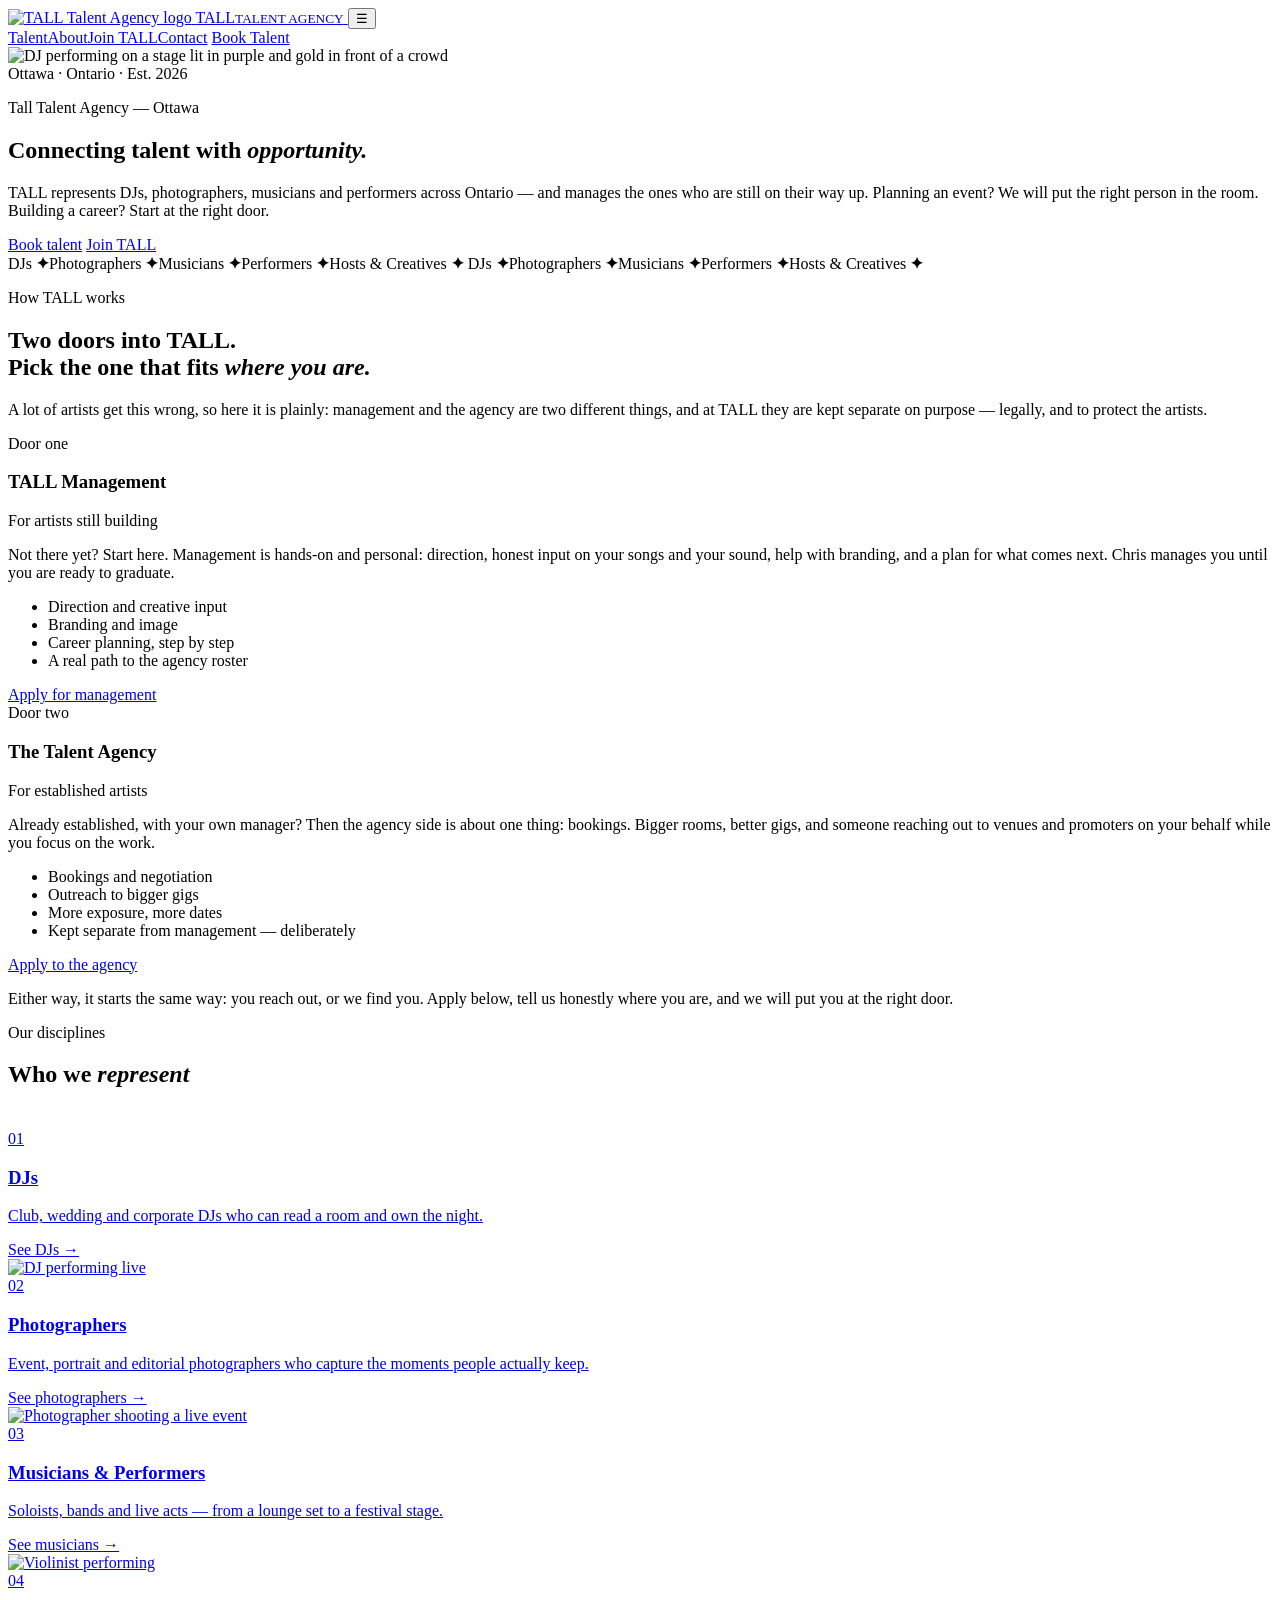
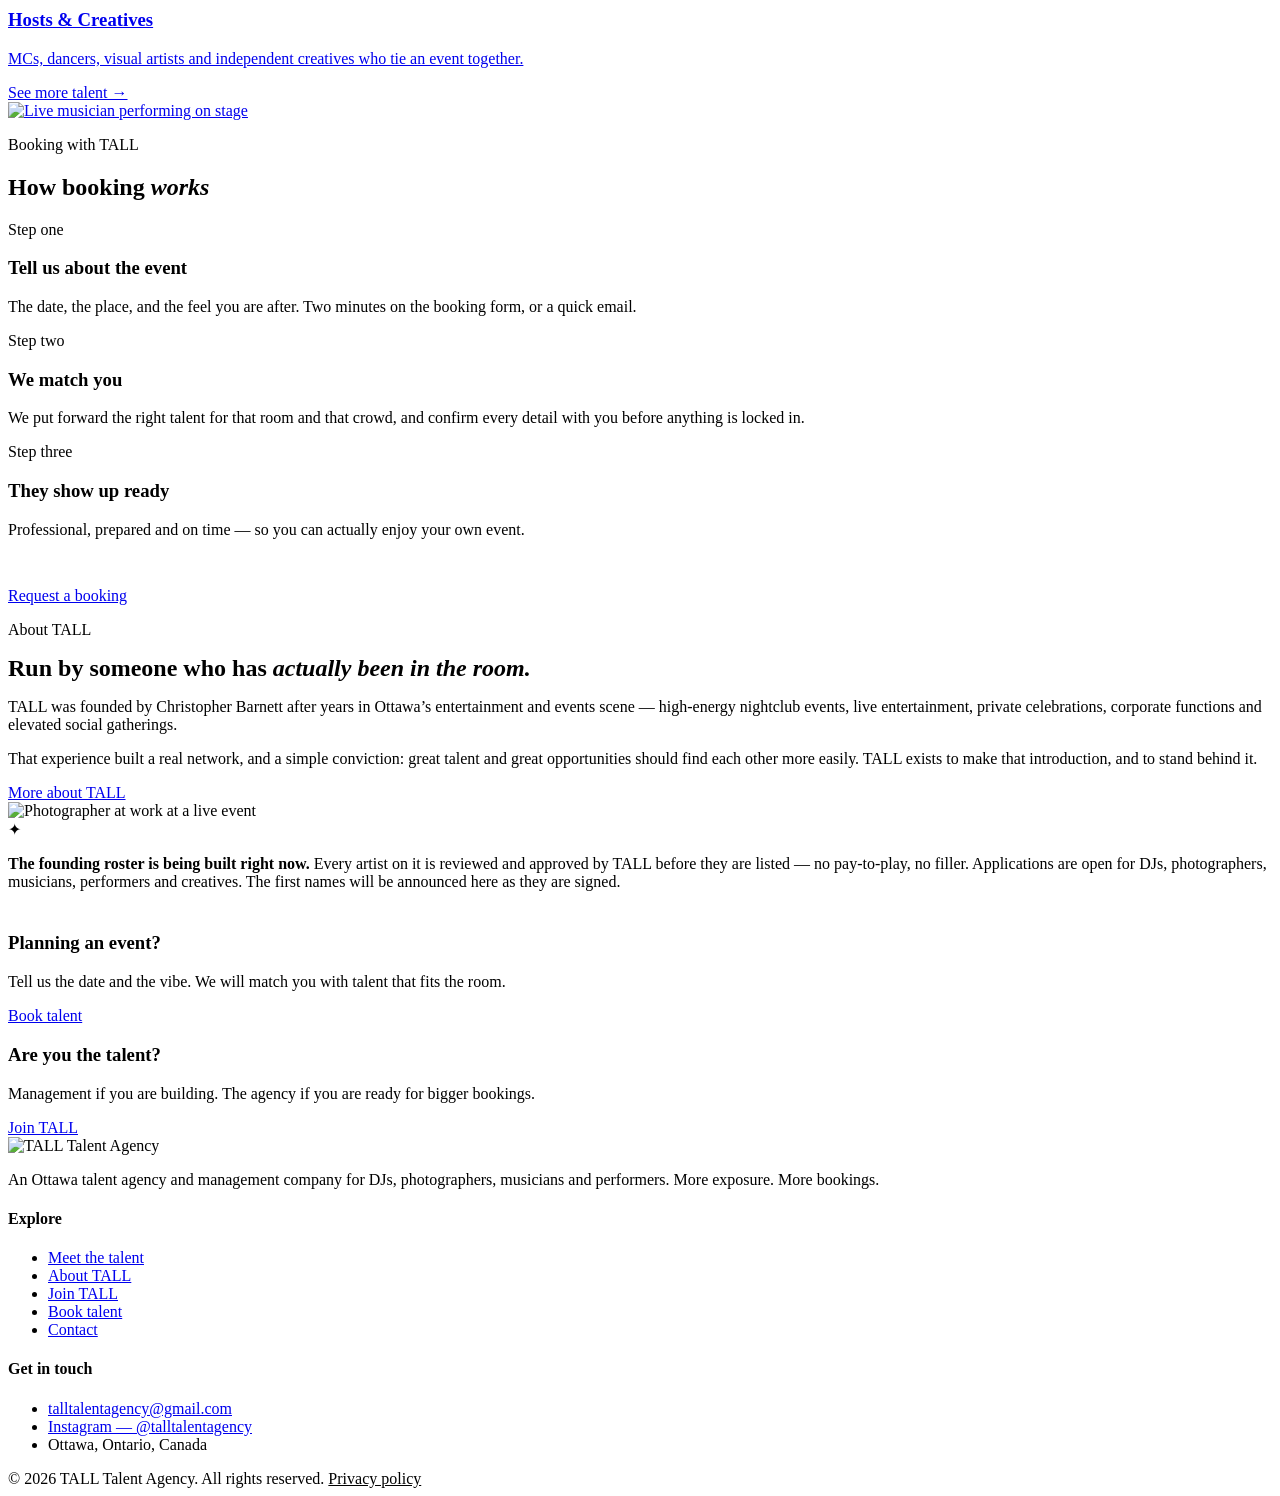
==== index.html @ 9fffb8b4 "Initial commit — TALL Talent Agency rebuilt site" ====
<!DOCTYPE html>
<html lang="en-CA">
<head>
<meta charset="utf-8">
<meta name="viewport" content="width=device-width, initial-scale=1">
<title>TALL Talent Agency — Ottawa Talent Agency &amp; Management</title>
<meta name="description" content="Ottawa talent agency and management company for DJs, photographers, musicians and performers. Book talent for your event, or apply for management and representation.">
<meta property="og:type" content="website">
<meta property="og:title" content="TALL Talent Agency — Ottawa Talent Agency &amp; Management">
<meta property="og:description" content="Ottawa talent agency and management company for DJs, photographers, musicians and performers. Book talent for your event, or apply for management and representation.">
<meta property="og:image" content="assets/hero-dj.jpg">
<link rel="icon" href="assets/logo-icon.png" type="image/png">
<link rel="preconnect" href="https://fonts.googleapis.com">
<link rel="preconnect" href="https://fonts.gstatic.com" crossorigin>
<link href="https://fonts.googleapis.com/css2?family=Cormorant+Garamond:ital,wght@0,400;0,500;0,600;1,500;1,600&family=Manrope:wght@400;500;600;700;800&display=swap" rel="stylesheet">
<link rel="stylesheet" href="assets/styles.css">
<style>#lovable-badge{display:none!important}</style>
</head>
<body>
<header>
  <div class="wrap hbar">
    <a class="brand" href="index.html" aria-label="TALL Talent Agency — home">
      <img src="assets/logo-icon.png" alt="TALL Talent Agency logo">
      <span class="bt">TALL<small>TALENT AGENCY</small></span>
    </a>
    <button class="burger" id="burger" aria-label="Open menu" aria-expanded="false" aria-controls="mainnav">&#9776;</button>
    <nav class="main" id="mainnav" aria-label="Main">
      <a href="talent.html">Talent</a><a href="about.html">About</a><a href="join.html">Join TALL</a><a href="contact.html">Contact</a>
      <a class="cta" href="book.html">Book Talent</a>
    </nav>
  </div>
</header>
<main>

<section class="hero" style="padding-top:0">
  <div class="bg"><img src="assets/hero-dj.jpg" alt="DJ performing on a stage lit in purple and gold in front of a crowd" fetchpriority="high"></div>
  <div class="side">Ottawa &middot; Ontario &middot; Est. 2026</div>
  <div class="inner">
    <p class="label">Tall Talent Agency — Ottawa</p>
    <h1>Connecting talent with <em class="gold">opportunity.</em></h1>
    <p class="sub">TALL represents DJs, photographers, musicians and performers across Ontario — and manages the ones who are still on their way up. Planning an event? We will put the right person in the room. Building a career? Start at the right door.</p>
    <div class="cta-row">
      <a class="btn solid" href="book.html"><span>Book talent</span></a>
      <a class="btn" href="join.html"><span>Join TALL</span></a>
    </div>
  </div>
</section>
<div class="marquee" aria-hidden="true"><div class="track">
  <span>DJs <b>✦</b></span><span>Photographers <b>✦</b></span><span>Musicians <b>✦</b></span><span>Performers <b>✦</b></span><span>Hosts &amp; Creatives <b>✦</b></span>
  <span>DJs <b>✦</b></span><span>Photographers <b>✦</b></span><span>Musicians <b>✦</b></span><span>Performers <b>✦</b></span><span>Hosts &amp; Creatives <b>✦</b></span>
</div></div>

<section class="doors">
  <div class="wrap">
    <p class="label reveal">How TALL works</p>
    <h2 class="reveal">Two doors into TALL.<br>Pick the one that fits <em class="gold">where you are.</em></h2>
    <p class="lead reveal" style="margin-top:1.2rem">A lot of artists get this wrong, so here it is plainly: management and the agency are two different things, and at TALL they are kept separate on purpose — legally, and to protect the artists.</p>
    <div class="door-grid reveal">
      <div class="door">
        <div class="no">Door one</div>
        <h3>TALL Management</h3>
        <div class="who">For artists still building</div>
        <p>Not there yet? Start here. Management is hands-on and personal: direction, honest input on your songs and your sound, help with branding, and a plan for what comes next. Chris manages you until you are ready to graduate.</p>
        <ul>
          <li>Direction and creative input</li>
          <li>Branding and image</li>
          <li>Career planning, step by step</li>
          <li>A real path to the agency roster</li>
        </ul>
        <a class="btn" href="join.html?path=Management"><span>Apply for management</span></a>
      </div>
      <div class="door">
        <div class="no">Door two</div>
        <h3>The Talent Agency</h3>
        <div class="who">For established artists</div>
        <p>Already established, with your own manager? Then the agency side is about one thing: bookings. Bigger rooms, better gigs, and someone reaching out to venues and promoters on your behalf while you focus on the work.</p>
        <ul>
          <li>Bookings and negotiation</li>
          <li>Outreach to bigger gigs</li>
          <li>More exposure, more dates</li>
          <li>Kept separate from management — deliberately</li>
        </ul>
        <a class="btn" href="join.html?path=Agency"><span>Apply to the agency</span></a>
      </div>
    </div>
    <p class="door-note reveal">Either way, it starts the same way: you reach out, or we find you. Apply below, tell us honestly where you are, and we will put you at the right door.</p>
  </div>
</section>

<section>
  <div class="wrap">
    <p class="label reveal">Our disciplines</p>
    <h2 class="reveal">Who we <em class="gold">represent</em></h2>
    <div style="margin-top:2.6rem">
      <a class="disc-row reveal" href="talent.html#djs">
        <div class="num">01</div>
        <div><h3>DJs</h3><p>Club, wedding and corporate DJs who can read a room and own the night.</p><span class="go">See DJs &rarr;</span></div>
        <div class="ph"><img src="assets/dj-rap.jpg" alt="DJ performing live" loading="lazy"></div>
      </a>
      <a class="disc-row reveal" href="talent.html#photographers">
        <div class="num">02</div>
        <div><h3>Photographers</h3><p>Event, portrait and editorial photographers who capture the moments people actually keep.</p><span class="go">See photographers &rarr;</span></div>
        <div class="ph"><img src="assets/photographer-festival.jpg" alt="Photographer shooting a live event" loading="lazy"></div>
      </a>
      <a class="disc-row reveal" href="talent.html#musicians">
        <div class="num">03</div>
        <div><h3>Musicians &amp; Performers</h3><p>Soloists, bands and live acts — from a lounge set to a festival stage.</p><span class="go">See musicians &rarr;</span></div>
        <div class="ph"><img src="assets/violinist.jpg" alt="Violinist performing" loading="lazy"></div>
      </a>
      <a class="disc-row reveal" href="talent.html#more">
        <div class="num">04</div>
        <div><h3>Hosts &amp; Creatives</h3><p>MCs, dancers, visual artists and independent creatives who tie an event together.</p><span class="go">See more talent &rarr;</span></div>
        <div class="ph"><img src="assets/musician.jpg" alt="Live musician performing on stage" loading="lazy"></div>
      </a>
    </div>
  </div>
</section>

<section style="background:var(--ink2);border-top:1px solid var(--line-soft);border-bottom:1px solid var(--line-soft)">
  <div class="wrap">
    <p class="label reveal">Booking with TALL</p>
    <h2 class="reveal">How booking <em class="gold">works</em></h2>
    <div class="steps">
      <div class="step reveal"><div class="n">Step one</div><h3>Tell us about the event</h3><p>The date, the place, and the feel you are after. Two minutes on the booking form, or a quick email.</p></div>
      <div class="step reveal"><div class="n">Step two</div><h3>We match you</h3><p>We put forward the right talent for that room and that crowd, and confirm every detail with you before anything is locked in.</p></div>
      <div class="step reveal"><div class="n">Step three</div><h3>They show up ready</h3><p>Professional, prepared and on time — so you can actually enjoy your own event.</p></div>
    </div>
    <div style="margin-top:3rem" class="reveal"><a class="btn solid" href="book.html"><span>Request a booking</span></a></div>
  </div>
</section>

<section>
  <div class="wrap split">
    <div class="reveal">
      <p class="label">About TALL</p>
      <h2 style="margin:.8rem 0 .4rem">Run by someone who has <em class="gold">actually been in the room.</em></h2>
      <p>TALL was founded by Christopher Barnett after years in Ottawa&rsquo;s entertainment and events scene — high-energy nightclub events, live entertainment, private celebrations, corporate functions and elevated social gatherings.</p>
      <p>That experience built a real network, and a simple conviction: great talent and great opportunities should find each other more easily. TALL exists to make that introduction, and to stand behind it.</p>
      <a class="btn" href="about.html"><span>More about TALL</span></a>
    </div>
    <div class="ph reveal"><img src="assets/photographer.jpg" alt="Photographer at work at a live event" loading="lazy"></div>
  </div>
</section>

<section style="padding-top:0">
  <div class="wrap">
    <div class="notice reveal">
      <div class="star">✦</div>
      <p><strong>The founding roster is being built right now.</strong> Every artist on it is reviewed and approved by TALL before they are listed — no pay-to-play, no filler. Applications are open for DJs, photographers, musicians, performers and creatives. The first names will be announced here as they are signed.</p>
    </div>
    <div class="ctaband reveal" style="margin-top:2.6rem">
      <div>
        <h3>Planning an event?</h3>
        <p>Tell us the date and the vibe. We will match you with talent that fits the room.</p>
        <a class="btn solid" href="book.html"><span>Book talent</span></a>
      </div>
      <div>
        <h3>Are you the talent?</h3>
        <p>Management if you are building. The agency if you are ready for bigger bookings.</p>
        <a class="btn" href="join.html"><span>Join TALL</span></a>
      </div>
    </div>
  </div>
</section>

</main>
<footer>
  <div class="wrap">
    <div class="fgrid2">
      <div>
        <img class="flogo" src="assets/logo-main.png" alt="TALL Talent Agency">
        <p>An Ottawa talent agency and management company for DJs, photographers, musicians and performers. More exposure. More bookings.</p>
      </div>
      <div>
        <h4>Explore</h4>
        <ul>
          <li><a href="talent.html">Meet the talent</a></li>
          <li><a href="about.html">About TALL</a></li>
          <li><a href="join.html">Join TALL</a></li>
          <li><a href="book.html">Book talent</a></li>
          <li><a href="contact.html">Contact</a></li>
        </ul>
      </div>
      <div>
        <h4>Get in touch</h4>
        <ul>
          <li><a href="mailto:talltalentagency@gmail.com">talltalentagency@gmail.com</a></li>
          <li><a href="https://www.instagram.com/talltalentagency" target="_blank" rel="noopener">Instagram — @talltalentagency</a></li>
          <li>Ottawa, Ontario, Canada</li>
        </ul>
      </div>
    </div>
    <div class="fbot">
      <span>&copy; <span id="yr">2026</span> TALL Talent Agency. All rights reserved.</span>
      <span><a href="privacy.html" style="color:inherit">Privacy policy</a></span>
    </div>
  </div>
</footer>
<script src="assets/site.js"></script>
</body>
</html>
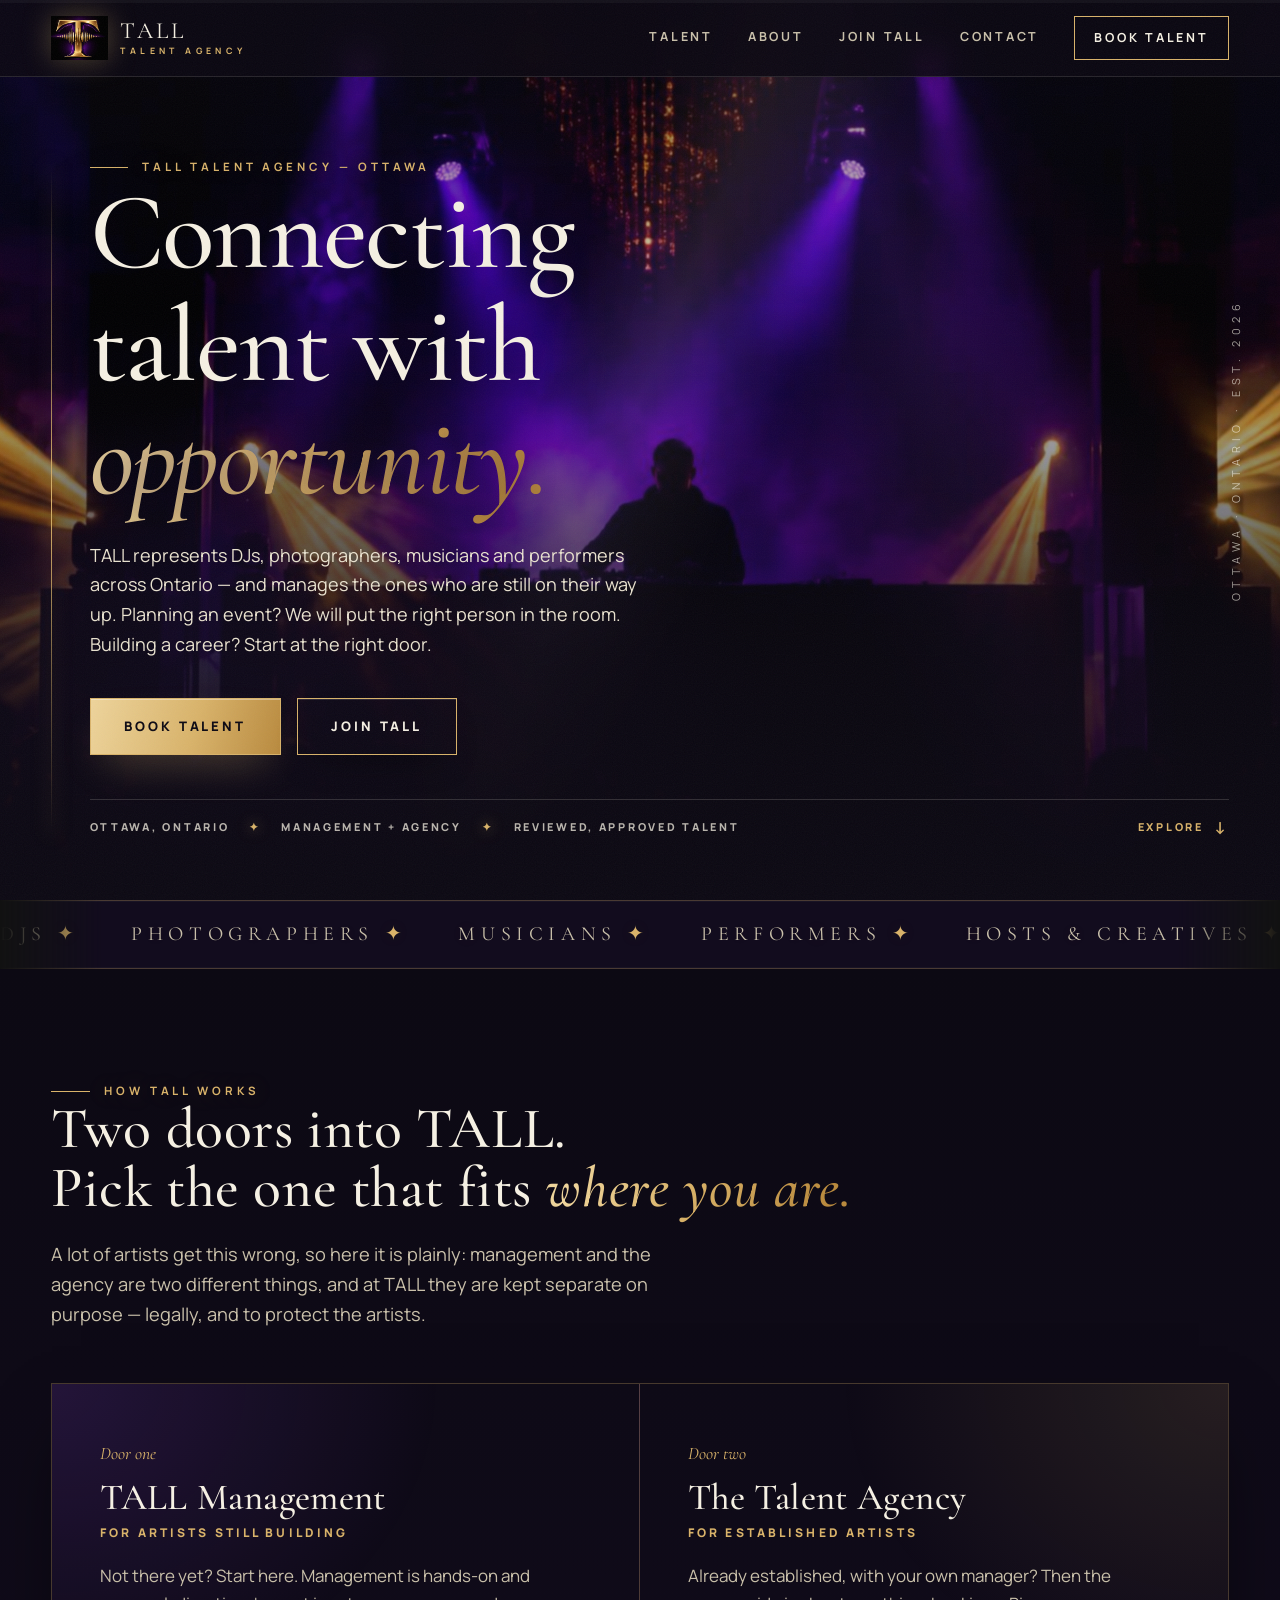
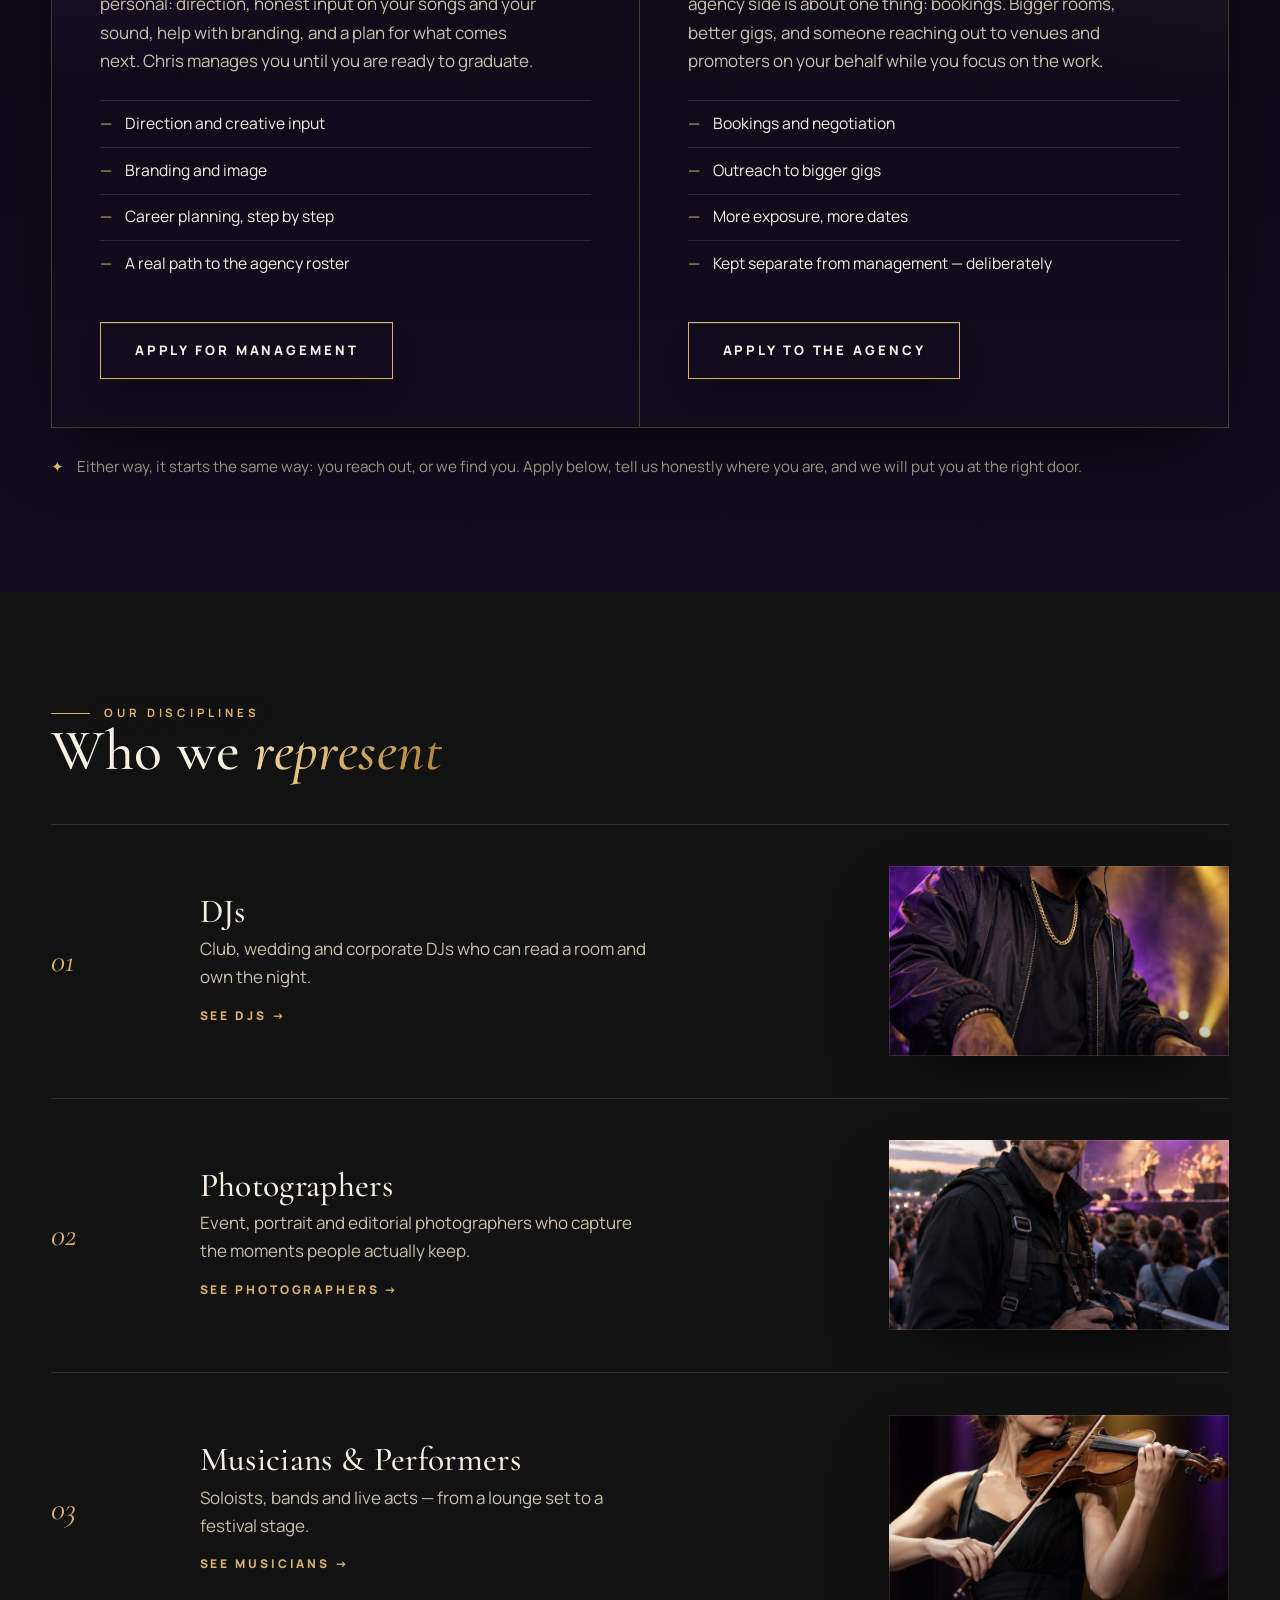
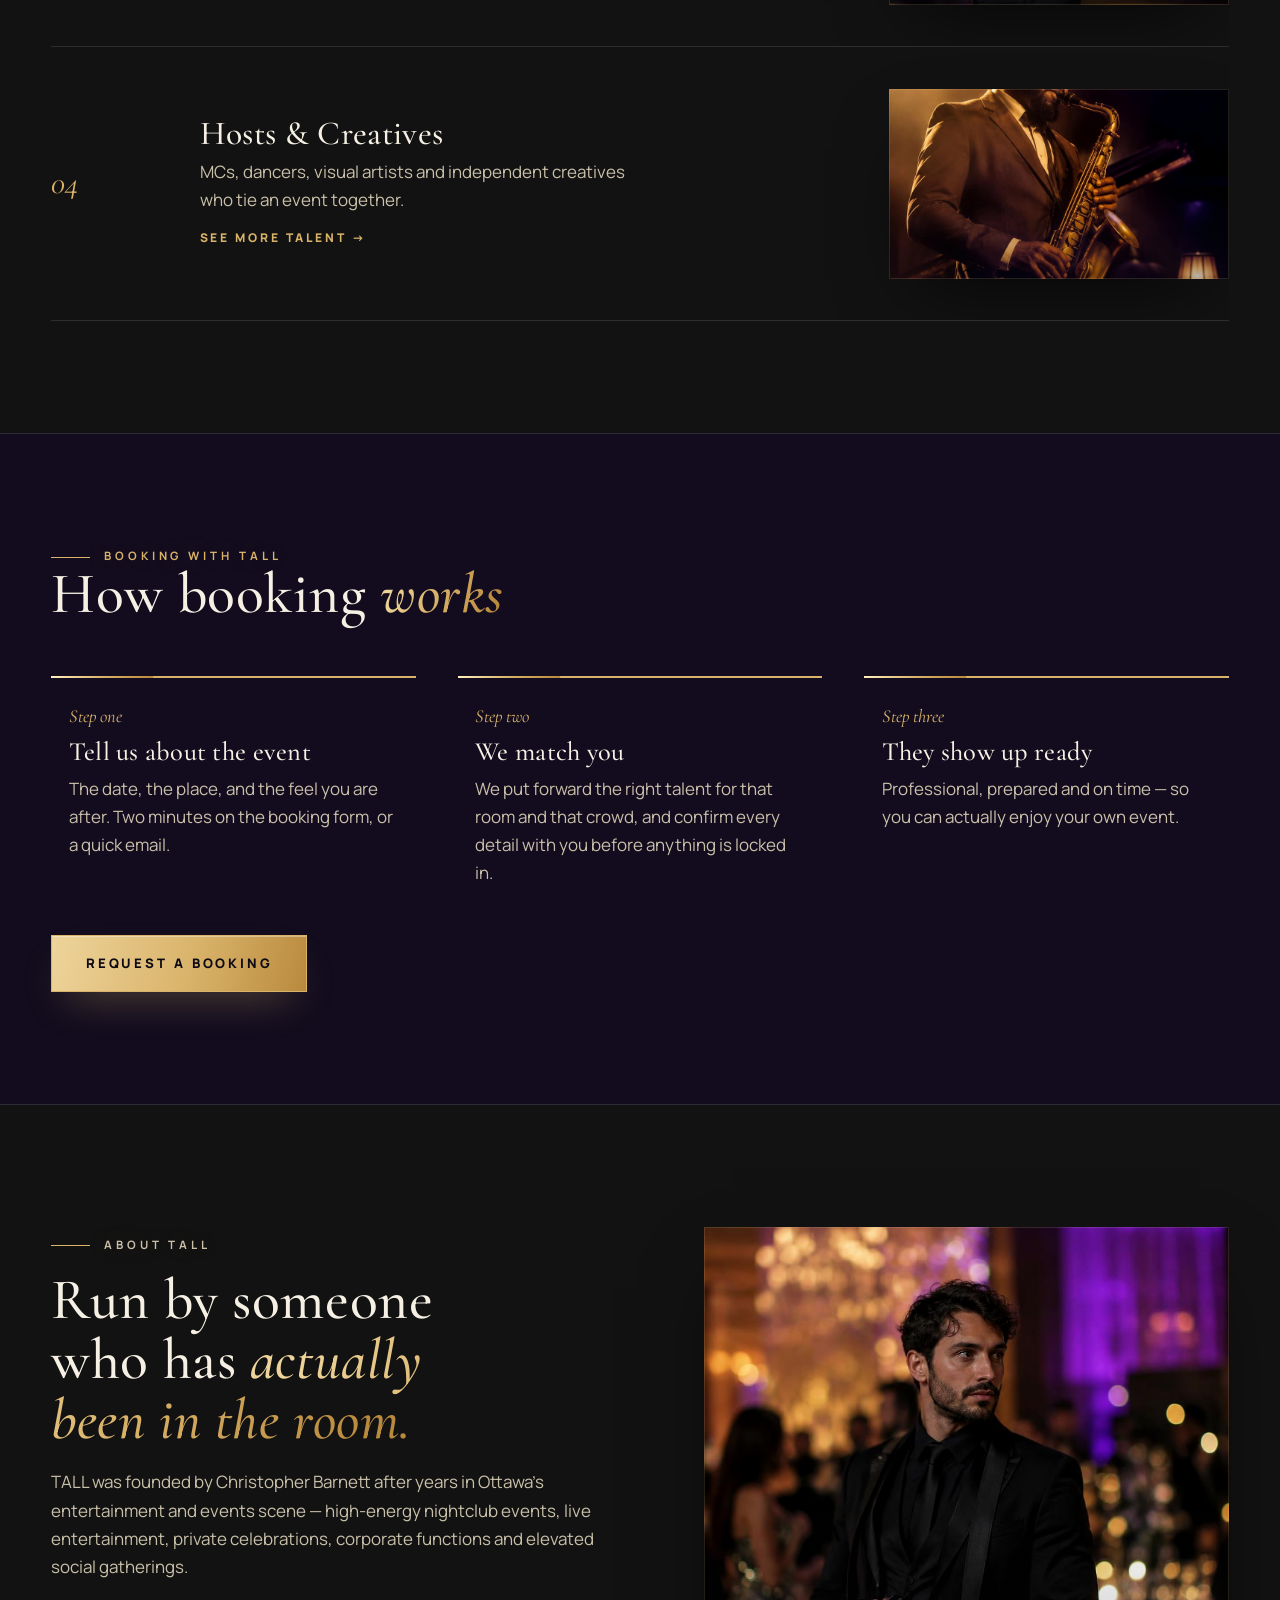
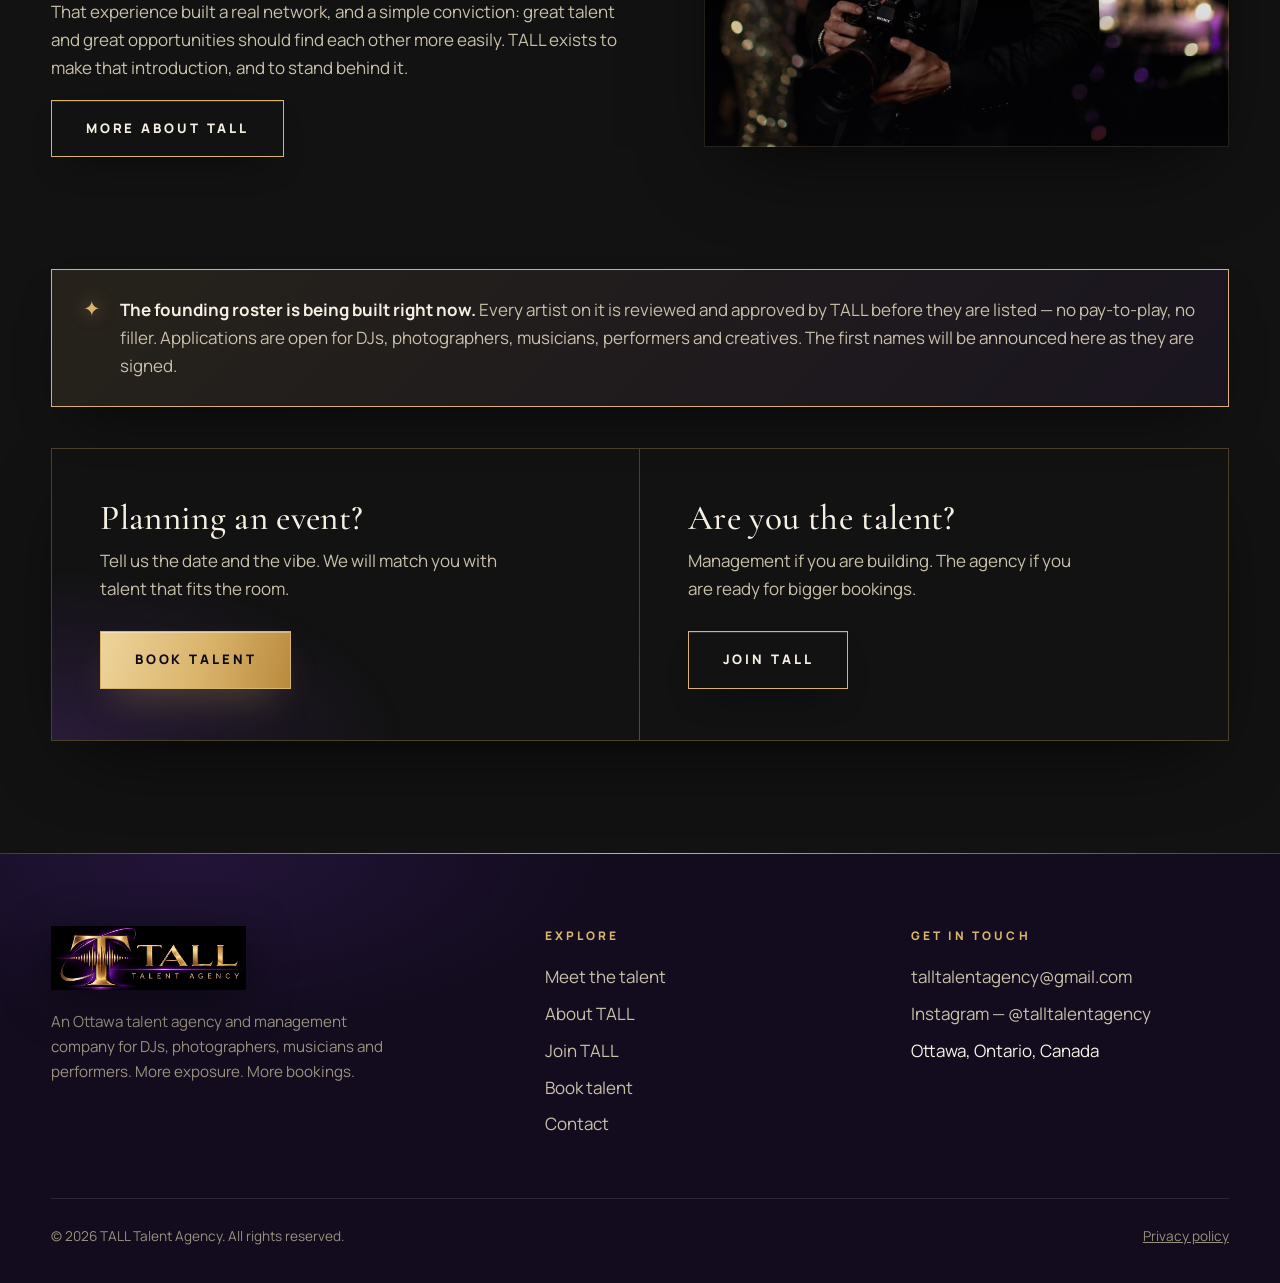
==== commit 9b0d6b0e: "Add premium FX and luxury polish to TALL Talent Agency site" ====
--- a/index.html
+++ b/index.html
@@ -5,6 +5,7 @@
 <meta name="viewport" content="width=device-width, initial-scale=1">
 <title>TALL Talent Agency — Ottawa Talent Agency &amp; Management</title>
 <meta name="description" content="Ottawa talent agency and management company for DJs, photographers, musicians and performers. Book talent for your event, or apply for management and representation.">
+<meta name="theme-color" content="#0c0913">
 <meta property="og:type" content="website">
 <meta property="og:title" content="TALL Talent Agency — Ottawa Talent Agency &amp; Management">
 <meta property="og:description" content="Ottawa talent agency and management company for DJs, photographers, musicians and performers. Book talent for your event, or apply for management and representation.">
@@ -15,8 +16,10 @@
 <link href="https://fonts.googleapis.com/css2?family=Cormorant+Garamond:ital,wght@0,400;0,500;0,600;1,500;1,600&family=Manrope:wght@400;500;600;700;800&display=swap" rel="stylesheet">
 <link rel="stylesheet" href="assets/styles.css">
 <style>#lovable-badge{display:none!important}</style>
+<noscript><style>.reveal{opacity:1!important;transform:none!important;filter:none!important}.hero .inner>*{animation:none!important}</style></noscript>
 </head>
 <body>
+<div class="scroll-progress" aria-hidden="true"><span id="scroll-progress-fill"></span></div>
 <header>
   <div class="wrap hbar">
     <a class="brand" href="index.html" aria-label="TALL Talent Agency — home">
@@ -43,6 +46,12 @@
       <a class="btn solid" href="book.html"><span>Book talent</span></a>
       <a class="btn" href="join.html"><span>Join TALL</span></a>
     </div>
+    <div class="hero-meta">
+      <span>Ottawa, Ontario</span><i>✦</i>
+      <span>Management + Agency</span><i>✦</i>
+      <span>Reviewed, approved talent</span>
+      <a class="scroll-cue" href="#doors">Explore <b aria-hidden="true">↓</b></a>
+    </div>
   </div>
 </section>
 <div class="marquee" aria-hidden="true"><div class="track">
@@ -50,7 +59,7 @@
   <span>DJs <b>✦</b></span><span>Photographers <b>✦</b></span><span>Musicians <b>✦</b></span><span>Performers <b>✦</b></span><span>Hosts &amp; Creatives <b>✦</b></span>
 </div></div>
 
-<section class="doors">
+<section class="doors" id="doors">
   <div class="wrap">
     <p class="label reveal">How TALL works</p>
     <h2 class="reveal">Two doors into TALL.<br>Pick the one that fits <em class="gold">where you are.</em></h2>
--- a/assets/styles.css
+++ b/assets/styles.css
@@ -0,0 +1,319 @@
+
+:root{
+  --ink:#0c0913; --ink2:#120c1e; --plum:#1b1129; --plum2:#26173c;
+  --royal:#7a3ec4; --royal-deep:#4c1d95;
+  --gold:#d9b36a; --gold-2:#eed49b; --gold-3:#b98a3e;
+  --cream:#f5f0e3; --cream-dim:#c9c0aa; --muted:#9a917e;
+  --line:rgba(217,179,106,.28); --line-soft:rgba(245,240,227,.12);
+  --serif:"Cormorant Garamond",Georgia,serif;
+  --sans:"Manrope",-apple-system,"Segoe UI",Arial,sans-serif;
+}
+*{margin:0;padding:0;box-sizing:border-box}
+html{scroll-behavior:smooth}
+body{background:var(--ink);color:var(--cream);font-family:var(--sans);font-size:17px;line-height:1.65;-webkit-font-smoothing:antialiased;overflow-x:hidden}
+body::before{content:"";position:fixed;inset:0;pointer-events:none;z-index:60;opacity:.05;
+  background-image:url("data:image/svg+xml,%3Csvg xmlns='http://www.w3.org/2000/svg' width='140' height='140'%3E%3Cfilter id='n'%3E%3CfeTurbulence type='fractalNoise' baseFrequency='0.9' numOctaves='2'/%3E%3C/filter%3E%3Crect width='140' height='140' filter='url(%23n)' opacity='0.9'/%3E%3C/svg%3E");}
+img{max-width:100%;display:block}
+a{color:inherit}
+::selection{background:var(--gold);color:var(--ink)}
+h1,h2,h3{font-family:var(--serif);font-weight:500;line-height:1.04;letter-spacing:.01em}
+h1{font-size:clamp(3rem,8.5vw,6.8rem)}
+h2{font-size:clamp(2.2rem,4.6vw,3.6rem)}
+h3{font-size:clamp(1.5rem,2.4vw,2rem)}
+em.gold{font-style:italic;background:linear-gradient(105deg,var(--gold-2) 10%,var(--gold) 45%,var(--gold-3) 90%);-webkit-background-clip:text;background-clip:text;color:transparent}
+.wrap{width:min(1240px,92vw);margin:0 auto}
+.label{font-size:.72rem;font-weight:700;letter-spacing:.34em;text-transform:uppercase;color:var(--gold)}
+.label::before{content:"";display:inline-block;width:2.4rem;height:1px;background:var(--gold);vertical-align:middle;margin-right:.9rem}
+p.lead{font-size:1.14rem;color:var(--cream-dim);max-width:56ch}
+section{padding:7rem 0}
+.btn{display:inline-flex;align-items:center;gap:.7rem;padding:1.05rem 2.1rem;font-family:var(--sans);font-size:.82rem;font-weight:800;letter-spacing:.22em;text-transform:uppercase;text-decoration:none;border:1px solid var(--gold);position:relative;overflow:hidden;transition:color .35s;cursor:pointer;background:transparent;color:var(--cream);min-height:52px}
+.btn span{position:relative;z-index:2}
+.btn::after{content:"";position:absolute;inset:0;background:linear-gradient(105deg,var(--gold-2),var(--gold) 55%,var(--gold-3));transform:scaleX(0);transform-origin:left;transition:transform .38s cubic-bezier(.7,0,.2,1);z-index:1}
+.btn:hover::after,.btn:focus-visible::after{transform:scaleX(1)}
+.btn:hover,.btn:focus-visible{color:var(--ink)}
+.btn.solid{background:linear-gradient(105deg,var(--gold-2),var(--gold) 55%,var(--gold-3));color:var(--ink)}
+.btn.solid::after{background:var(--ink)}
+.btn.solid:hover,.btn.solid:focus-visible{color:var(--gold)}
+.btn.ghost{border-color:var(--line-soft)}
+a:focus-visible,.btn:focus-visible,button:focus-visible,input:focus-visible,select:focus-visible,textarea:focus-visible{outline:2px solid var(--gold);outline-offset:3px}
+/* header */
+header{position:fixed;top:0;left:0;right:0;z-index:50;background:rgba(12,9,19,.88);backdrop-filter:blur(14px);border-bottom:1px solid var(--line-soft)}
+.hbar{display:flex;align-items:center;justify-content:space-between;gap:1rem;height:76px}
+.brand{display:flex;align-items:center;gap:.8rem;text-decoration:none}
+.brand img{height:44px;width:auto}
+.brand .bt{font-family:var(--serif);font-size:1.45rem;letter-spacing:.14em;line-height:1}
+.brand .bt small{display:block;font-family:var(--sans);font-size:.55rem;font-weight:700;letter-spacing:.5em;color:var(--gold);margin-top:.2rem}
+nav.main{display:flex;gap:2.2rem;align-items:center}
+nav.main a{text-decoration:none;font-size:.78rem;font-weight:700;letter-spacing:.22em;text-transform:uppercase;color:var(--cream-dim);padding:.5rem 0;border-bottom:1px solid transparent}
+nav.main a:hover,nav.main a[aria-current]{color:var(--gold);border-color:var(--gold)}
+nav.main a.cta{border:1px solid var(--gold);color:var(--cream);padding:.65rem 1.2rem}
+nav.main a.cta:hover{background:var(--gold);color:var(--ink)}
+.burger{display:none;background:none;border:1px solid var(--line);color:var(--cream);width:48px;height:48px;font-size:1.3rem;cursor:pointer}
+@media(max-width:900px){
+  nav.main{display:none;position:absolute;top:76px;left:0;right:0;background:var(--ink2);flex-direction:column;align-items:flex-start;padding:1.4rem 4vw 2rem;gap:.4rem;border-bottom:1px solid var(--line)}
+  nav.main.open{display:flex}
+  nav.main a{font-size:.95rem;padding:.7rem 0;width:100%}
+  .burger{display:block}
+}
+/* hero */
+.hero{position:relative;min-height:100svh;display:flex;align-items:flex-end;padding:9rem 0 0;overflow:hidden}
+.hero .bg{position:absolute;inset:0}
+.hero .bg img{width:100%;height:100%;object-fit:cover;object-position:center 30%}
+.hero .bg::after{content:"";position:absolute;inset:0;background:linear-gradient(180deg,rgba(12,9,19,.55) 0%,rgba(12,9,19,.18) 34%,rgba(12,9,19,.82) 74%,var(--ink) 100%),radial-gradient(60% 50% at 18% 80%,rgba(76,29,149,.38),transparent 70%)}
+.hero .inner{position:relative;z-index:2;width:min(1240px,92vw);margin:0 auto;padding-bottom:3.2rem}
+.hero h1{max-width:11ch;text-shadow:0 4px 50px rgba(0,0,0,.55)}
+.hero .sub{margin:1.6rem 0 2.4rem;max-width:52ch;color:#e9e2cf;font-size:1.13rem}
+.hero .cta-row{display:flex;gap:1rem;flex-wrap:wrap}
+.hero .side{position:absolute;right:2.2rem;top:50%;transform:translateY(-50%) rotate(180deg);writing-mode:vertical-rl;font-size:.68rem;letter-spacing:.5em;text-transform:uppercase;color:rgba(245,240,227,.65);z-index:2}
+@media(max-width:700px){.hero .side{display:none}}
+.marquee{border-top:1px solid var(--line);border-bottom:1px solid var(--line);background:var(--ink2);overflow:hidden;padding:1.05rem 0}
+.marquee .track{display:flex;gap:3.2rem;width:max-content;animation:mq 30s linear infinite;font-family:var(--serif);font-size:1.25rem;letter-spacing:.28em;text-transform:uppercase;color:var(--cream-dim);white-space:nowrap}
+.marquee .track b{color:var(--gold);font-weight:500}
+@keyframes mq{to{transform:translateX(-50%)}}
+@media(prefers-reduced-motion:reduce){.marquee .track{animation:none}}
+/* doors */
+.doors{background:linear-gradient(180deg,var(--ink) 0%,var(--ink2) 100%)}
+.door-grid{display:grid;grid-template-columns:1fr 1fr;gap:0;margin-top:3.4rem;border:1px solid var(--line)}
+.door{padding:3.4rem 3rem 3rem;position:relative}
+.door:first-child{border-right:1px solid var(--line);background:radial-gradient(120% 90% at 0% 0%,rgba(122,62,196,.20),transparent 55%)}
+.door:last-child{background:radial-gradient(120% 90% at 100% 0%,rgba(217,179,106,.12),transparent 55%)}
+.door .no{font-family:var(--serif);font-style:italic;font-size:1.1rem;color:var(--gold)}
+.door h3{margin:.7rem 0 .4rem;font-size:2.3rem}
+.door .who{font-size:.75rem;font-weight:800;letter-spacing:.26em;text-transform:uppercase;color:var(--gold);margin-bottom:1.2rem}
+.door p{color:var(--cream-dim);max-width:44ch}
+.door ul{list-style:none;margin:1.6rem 0 2.2rem}
+.door li{padding:.62rem 0;border-top:1px solid var(--line-soft);color:var(--cream);font-size:.98rem;display:flex;gap:.8rem;align-items:baseline}
+.door li::before{content:"—";color:var(--gold)}
+.door-note{margin-top:1.6rem;color:var(--muted);font-size:.95rem;display:flex;gap:.8rem;align-items:baseline}
+.door-note::before{content:"✦";color:var(--gold)}
+@media(max-width:860px){.door-grid{grid-template-columns:1fr}.door:first-child{border-right:none;border-bottom:1px solid var(--line)}}
+/* disciplines */
+.disc-row{display:grid;grid-template-columns:110px 1fr 340px;gap:2.4rem;align-items:center;padding:2.6rem 0;border-top:1px solid var(--line-soft);text-decoration:none;transition:background .3s}
+.disc-row:last-of-type{border-bottom:1px solid var(--line-soft)}
+.disc-row:hover{background:rgba(217,179,106,.045)}
+.disc-row .num{font-family:var(--serif);font-style:italic;font-size:2rem;color:var(--gold)}
+.disc-row h3{font-size:2.1rem;margin-bottom:.35rem}
+.disc-row p{color:var(--cream-dim);max-width:46ch}
+.disc-row .go{font-size:.75rem;font-weight:800;letter-spacing:.24em;text-transform:uppercase;color:var(--gold);margin-top:.9rem;display:inline-block}
+.disc-row .ph{height:190px;overflow:hidden}
+.disc-row .ph img{width:100%;height:100%;object-fit:cover;transition:transform .6s}
+.disc-row:hover .ph img{transform:scale(1.05)}
+@media(max-width:860px){.disc-row{grid-template-columns:52px 1fr}.disc-row .ph{display:none}}
+/* steps */
+.steps{display:grid;grid-template-columns:repeat(3,1fr);gap:2.6rem;margin-top:3.2rem}
+.step{border-top:2px solid var(--gold);padding-top:1.4rem}
+.step .n{font-family:var(--serif);font-style:italic;color:var(--gold);font-size:1.15rem}
+.step h3{font-size:1.65rem;margin:.5rem 0}
+.step p{color:var(--cream-dim)}
+@media(max-width:860px){.steps{grid-template-columns:1fr}}
+/* about split */
+.split{display:grid;grid-template-columns:1.05fr .95fr;gap:4.5rem;align-items:center}
+.split .ph{position:relative}
+.split .ph::before{content:"";position:absolute;inset:-14px auto auto -14px;width:120px;height:120px;border-top:1px solid var(--gold);border-left:1px solid var(--gold)}
+.split .ph img{width:100%;height:520px;object-fit:cover}
+.split p{color:var(--cream-dim);margin:1.1rem 0}
+@media(max-width:860px){.split{grid-template-columns:1fr}.split .ph img{height:340px}}
+/* cta band */
+.ctaband{display:grid;grid-template-columns:1fr 1fr;border:1px solid var(--line)}
+.ctaband>div{padding:3.2rem 3rem}
+.ctaband>div:first-child{border-right:1px solid var(--line);background:radial-gradient(100% 100% at 0% 100%,rgba(122,62,196,.22),transparent 60%)}
+.ctaband h3{font-size:2.2rem;margin-bottom:.6rem}
+.ctaband p{color:var(--cream-dim);margin-bottom:1.8rem;max-width:40ch}
+@media(max-width:860px){.ctaband{grid-template-columns:1fr}.ctaband>div:first-child{border-right:none;border-bottom:1px solid var(--line)}}
+/* page head */
+.phead{padding:11rem 0 4.5rem;background:radial-gradient(70% 90% at 85% 0%,rgba(76,29,149,.35),transparent 60%),var(--ink2);border-bottom:1px solid var(--line-soft)}
+.phead h1{font-size:clamp(2.7rem,6vw,4.6rem);margin:.8rem 0 1rem}
+.phead p{color:var(--cream-dim);max-width:58ch;font-size:1.08rem}
+/* talent sections */
+.tsec{display:grid;grid-template-columns:.92fr 1.08fr;gap:4rem;align-items:center;padding:4.5rem 0;border-top:1px solid var(--line-soft)}
+.tsec:first-of-type{border-top:none}
+.tsec.flip .ph{order:2}
+.tsec .ph img{width:100%;height:440px;object-fit:cover}
+.tsec p{color:var(--cream-dim);margin:1rem 0}
+.tsec ul{list-style:none;margin:1.2rem 0 2rem}
+.tsec li{padding:.5rem 0;border-top:1px solid var(--line-soft);display:flex;gap:.8rem}
+.tsec li::before{content:"—";color:var(--gold)}
+@media(max-width:860px){.tsec{grid-template-columns:1fr}.tsec.flip .ph{order:0}.tsec .ph img{height:300px}}
+.notice{border:1px solid var(--gold);padding:1.6rem 1.9rem;background:rgba(217,179,106,.06);display:flex;gap:1.2rem;align-items:flex-start}
+.notice .star{color:var(--gold);font-size:1.3rem;line-height:1.2}
+.notice p{color:var(--cream-dim)} .notice strong{color:var(--cream)}
+/* forms */
+form{max-width:760px}
+.fgrid{display:grid;grid-template-columns:1fr 1fr;gap:1.4rem}
+.fgrid .full{grid-column:1/-1}
+label{display:block;font-size:.74rem;font-weight:800;letter-spacing:.22em;text-transform:uppercase;color:var(--gold);margin-bottom:.5rem}
+label .opt{color:var(--muted);letter-spacing:.05em;text-transform:none;font-weight:600}
+input,select,textarea{width:100%;background:var(--plum);border:1px solid var(--line-soft);color:var(--cream);padding:.95rem 1.05rem;font-family:var(--sans);font-size:1rem;border-radius:2px}
+input:focus,select:focus,textarea:focus{border-color:var(--gold)}
+textarea{min-height:130px;resize:vertical}
+.radio-row{display:flex;gap:1rem;flex-wrap:wrap}
+.radio-card{flex:1;min-width:200px;border:1px solid var(--line-soft);padding:1.1rem 1.2rem;cursor:pointer;background:var(--plum)}
+.radio-card input{width:auto;margin-right:.5rem;accent-color:var(--gold)}
+.radio-card b{display:block;font-family:var(--serif);font-size:1.25rem;font-weight:500;letter-spacing:0;text-transform:none;color:var(--cream)}
+.radio-card small{color:var(--cream-dim);letter-spacing:0;text-transform:none;font-size:.85rem;font-weight:500}
+.hp{position:absolute;left:-9999px;opacity:0;height:0}
+.privacy-note{font-size:.88rem;color:var(--muted);margin:1.2rem 0 1.8rem;max-width:62ch}
+.form-ok{display:none;border:1px solid var(--gold);background:rgba(217,179,106,.07);padding:1.4rem 1.6rem;margin-top:1.6rem;color:var(--cream-dim)}
+.form-ok strong{color:var(--gold)}
+/* facts */
+.facts{border:1px solid var(--line);margin-top:2.6rem}
+.facts div{display:flex;justify-content:space-between;gap:2rem;padding:1rem 1.4rem;border-top:1px solid var(--line-soft)}
+.facts div:first-child{border-top:none}
+.facts dt{font-size:.74rem;font-weight:800;letter-spacing:.22em;text-transform:uppercase;color:var(--gold)}
+.facts dd{color:var(--cream-dim);text-align:right}
+.facts a{color:var(--cream)}
+/* footer */
+footer{border-top:1px solid var(--line);background:var(--ink2);padding:4.5rem 0 2.2rem;margin-top:0}
+.fgrid2{display:grid;grid-template-columns:1.4fr 1fr 1fr;gap:3rem}
+footer img.flogo{height:64px;width:auto;margin-bottom:1.2rem}
+footer p{color:var(--muted);font-size:.95rem;max-width:38ch}
+footer h4{font-size:.74rem;font-weight:800;letter-spacing:.26em;text-transform:uppercase;color:var(--gold);margin-bottom:1.1rem;font-family:var(--sans)}
+footer ul{list-style:none}
+footer li{margin:.55rem 0}
+footer li a{text-decoration:none;color:var(--cream-dim)}
+footer li a:hover{color:var(--gold)}
+.fbot{display:flex;justify-content:space-between;gap:1rem;flex-wrap:wrap;border-top:1px solid var(--line-soft);margin-top:3.2rem;padding-top:1.6rem;font-size:.85rem;color:var(--muted)}
+@media(max-width:860px){.fgrid2{grid-template-columns:1fr}}
+.reveal{opacity:0;transform:translateY(22px);transition:opacity .7s ease,transform .7s ease}
+.reveal.in{opacity:1;transform:none}
+@media(prefers-reduced-motion:reduce){.reveal{opacity:1;transform:none;transition:none}}
+.prose p{color:var(--cream-dim);margin:1rem 0;max-width:68ch}
+.prose h2{margin-top:2.6rem}
+
+/* ============ PREMIUM FX LAYER ============ */
+:root{
+  --ease:cubic-bezier(.22,1,.36,1);
+  --shadow-luxe:0 30px 80px -30px rgba(0,0,0,.78);
+  --gold-glow:0 0 34px rgba(217,179,106,.20);
+  color-scheme:dark;
+}
+html{scroll-padding-top:96px}
+body{background:
+  radial-gradient(900px 540px at 85% -10%,rgba(122,62,196,.20),transparent 60%),
+  radial-gradient(760px 520px at -10% 35%,rgba(217,179,106,.07),transparent 55%),
+  linear-gradient(180deg,var(--ink),#0a0712 55%,var(--ink));
+  background-attachment:fixed}
+main{animation:pageIn .65s var(--ease) both}
+@keyframes pageIn{from{opacity:0}to{opacity:1}}
+::-webkit-scrollbar{width:10px}
+::-webkit-scrollbar-track{background:#090611}
+::-webkit-scrollbar-thumb{background:linear-gradient(180deg,var(--gold-3),#5d4318);border:2px solid #090611;border-radius:8px}
+h1,h2{text-wrap:balance}
+.label{text-shadow:0 0 22px rgba(217,179,106,.28)}
+.scroll-progress{position:fixed;top:0;left:0;right:0;height:3px;z-index:90;background:rgba(255,255,255,.04)}
+.scroll-progress span{display:block;width:100%;height:100%;background:linear-gradient(90deg,var(--gold-3),var(--gold-2),#fff0bd);transform:scaleX(0);transform-origin:left;box-shadow:0 0 18px rgba(217,179,106,.55)}
+header{transition:background .4s ease,border-color .4s ease,box-shadow .4s ease}
+header.scrolled{background:rgba(10,7,17,.95);border-bottom-color:rgba(217,179,106,.36);box-shadow:0 18px 50px -20px rgba(0,0,0,.85)}
+.brand img{filter:drop-shadow(0 0 14px rgba(217,179,106,.32));transition:transform .4s var(--ease),filter .4s ease}
+.brand:hover img{transform:scale(1.045);filter:drop-shadow(0 0 20px rgba(217,179,106,.48))}
+nav.main a{position:relative;transition:color .3s ease}
+nav.main a:not(.cta)::after{content:"";position:absolute;left:0;right:0;bottom:.14rem;height:1px;background:linear-gradient(90deg,var(--gold-2),var(--gold-3));transform:scaleX(0);transform-origin:right;transition:transform .38s var(--ease)}
+nav.main a:not(.cta):hover::after,nav.main a[aria-current]::after{transform:scaleX(1);transform-origin:left}
+nav.main a.cta{transition:background .3s ease,color .3s ease,transform .3s var(--ease),box-shadow .3s ease}
+nav.main a.cta:hover{transform:translateY(-1px);box-shadow:0 14px 30px -16px rgba(217,179,106,.55)}
+.btn{isolation:isolate;box-shadow:0 16px 36px -20px rgba(0,0,0,.82),inset 0 1px 0 rgba(255,255,255,.12);transition:transform .35s var(--ease),box-shadow .35s ease,color .35s ease,border-color .35s ease}
+.btn::before{content:"";position:absolute;top:-45%;bottom:-45%;left:0;width:34%;background:linear-gradient(100deg,transparent,rgba(255,255,255,.55),transparent);transform:translateX(-240%) skewX(-18deg);transition:transform .72s var(--ease);z-index:3;pointer-events:none}
+.btn:hover{transform:translateY(-2px);box-shadow:0 22px 44px -18px rgba(0,0,0,.88),var(--gold-glow)}
+.btn:hover::before{transform:translateX(430%) skewX(-18deg)}
+.btn:active{transform:translateY(0)}
+.btn.solid{box-shadow:0 18px 42px -16px rgba(217,179,106,.42),inset 0 1px 0 rgba(255,255,255,.35)}
+.hero{background:#07050d}
+.hero .bg img{position:relative;z-index:0;transform:translate3d(0,var(--hero-shift,0px),0) scale(1.09);will-change:transform;filter:saturate(1.08) contrast(1.05)}
+.hero .bg::before{content:"";position:absolute;inset:-12%;z-index:1;background:linear-gradient(112deg,transparent 43%,rgba(238,212,155,.13) 49%,transparent 56%),linear-gradient(72deg,transparent 58%,rgba(122,62,196,.17) 66%,transparent 74%);mix-blend-mode:screen;animation:heroGlow 11s ease-in-out infinite alternate;pointer-events:none}
+.hero .bg::after{z-index:2}
+@keyframes heroGlow{from{transform:translate3d(-1.5%,0,0) scale(1)}to{transform:translate3d(1.5%,-1%,0) scale(1.03)}}
+.hero .inner{padding-left:clamp(1.2rem,3vw,2.4rem);padding-bottom:4rem}
+.hero .inner::before{content:"";position:absolute;left:0;top:.4rem;bottom:4rem;width:1px;background:linear-gradient(180deg,transparent,var(--gold),transparent);box-shadow:0 0 18px rgba(217,179,106,.55)}
+.hero .inner>*{animation:heroIn 1s var(--ease) both}
+.hero .inner>*:nth-child(1){animation-delay:.05s}
+.hero .inner>*:nth-child(2){animation-delay:.16s}
+.hero .inner>*:nth-child(3){animation-delay:.28s}
+.hero .inner>*:nth-child(4){animation-delay:.40s}
+.hero .inner>*:nth-child(5){animation-delay:.52s}
+@keyframes heroIn{from{opacity:0;transform:translateY(28px);filter:blur(9px)}to{opacity:1;transform:translateY(0);filter:blur(0)}}
+.hero h1{letter-spacing:-.015em;text-shadow:0 6px 60px rgba(0,0,0,.68),0 0 42px rgba(76,29,149,.28)}
+.hero-meta{display:flex;align-items:center;gap:.9rem 1.25rem;flex-wrap:wrap;margin-top:2.7rem;padding-top:1.15rem;border-top:1px solid rgba(245,240,227,.16);font-size:.68rem;font-weight:800;letter-spacing:.25em;text-transform:uppercase;color:rgba(245,240,227,.74)}
+.hero-meta i{font-style:normal;color:var(--gold);text-shadow:0 0 14px rgba(217,179,106,.7)}
+.scroll-cue{margin-left:auto;display:inline-flex;gap:.65rem;align-items:center;text-decoration:none;color:var(--gold)}
+.scroll-cue b{font-size:1.05rem;line-height:1;animation:cueFloat 1.8s ease-in-out infinite}
+@keyframes cueFloat{0%,100%{transform:translateY(0)}50%{transform:translateY(4px)}}
+.marquee{-webkit-mask-image:linear-gradient(90deg,transparent,#000 8%,#000 92%,transparent);mask-image:linear-gradient(90deg,transparent,#000 8%,#000 92%,transparent);box-shadow:inset 0 1px 0 rgba(255,255,255,.03),inset 0 -1px 0 rgba(255,255,255,.03)}
+.marquee .track{animation-duration:36s}
+.marquee:hover .track{animation-play-state:paused}
+.marquee .track span{text-shadow:0 0 24px rgba(217,179,106,.12)}
+.door-grid,.ctaband{box-shadow:var(--shadow-luxe)}
+.door{overflow:hidden;transition:background .4s ease}
+.door::before{content:"";position:absolute;inset:0;background:radial-gradient(430px circle at var(--mx,50%) var(--my,50%),rgba(238,212,155,.14),transparent 58%);opacity:0;transition:opacity .35s ease;pointer-events:none}
+.door::after{content:"";position:absolute;left:0;top:0;width:100%;height:2px;background:linear-gradient(90deg,var(--gold-2),var(--gold-3),transparent);transform:scaleX(0);transform-origin:left;transition:transform .55s var(--ease)}
+.door>*{position:relative;z-index:1}
+.door:hover::before{opacity:1}
+.door:hover::after{transform:scaleX(1)}
+.disc-row{position:relative;overflow:hidden}
+.disc-row::before{content:"";position:absolute;inset:0;background:linear-gradient(90deg,rgba(122,62,196,.14),rgba(217,179,106,.08),transparent 72%);transform:scaleX(0);transform-origin:left;transition:transform .55s var(--ease)}
+.disc-row:hover::before{transform:scaleX(1)}
+.disc-row>*{position:relative;z-index:1}
+.ph{position:relative;overflow:hidden;background:var(--plum)}
+.ph::after{content:"";position:absolute;inset:0;z-index:1;background:linear-gradient(180deg,transparent 52%,rgba(12,9,19,.30));box-shadow:inset 0 0 0 1px rgba(238,212,155,.14);pointer-events:none}
+.split .ph::before{z-index:2}
+.disc-row .ph,.tsec .ph,.split .ph{box-shadow:var(--shadow-luxe)}
+.disc-row .ph img,.tsec .ph img,.split .ph img{transition:transform 1.1s var(--ease),filter .6s ease;filter:saturate(.96) contrast(1.03)}
+.disc-row:hover .ph img,.tsec:hover .ph img,.split:hover .ph img{transform:scale(1.055);filter:saturate(1.09) contrast(1.05)}
+.disc-row .go{transition:transform .3s var(--ease),color .3s ease}
+.disc-row:hover .go{transform:translateX(6px)}
+.step{position:relative;padding-left:1.1rem;padding-right:1rem;transition:transform .4s var(--ease),background .4s ease}
+.step::before{content:"";position:absolute;left:0;top:-2px;width:100%;height:2px;background:linear-gradient(90deg,#fff0bd,var(--gold),var(--gold-3));transform:scaleX(.28);transform-origin:left;transition:transform .5s var(--ease)}
+.step:hover{transform:translateY(-5px);background:linear-gradient(180deg,rgba(217,179,106,.055),transparent 78%)}
+.step:hover::before{transform:scaleX(1)}
+.ctaband>div{position:relative;overflow:hidden}
+.ctaband>div::before{content:"";position:absolute;inset:0;background:radial-gradient(420px circle at var(--mx,50%) var(--my,50%),rgba(238,212,155,.12),transparent 58%);opacity:0;transition:opacity .35s ease;pointer-events:none}
+.ctaband>div>*{position:relative;z-index:1}
+.ctaband>div:hover::before{opacity:1}
+.phead{overflow:hidden;isolation:isolate}
+.phead::before{content:"TALL";position:absolute;right:-.08em;top:2.1rem;z-index:-1;font-family:var(--serif);font-size:clamp(7rem,18vw,15rem);line-height:.8;letter-spacing:.02em;color:transparent;-webkit-text-stroke:1px rgba(238,212,155,.10)}
+.phead::after{content:"";position:absolute;left:0;right:0;bottom:0;height:1px;background:linear-gradient(90deg,transparent,var(--gold),transparent);background-size:200% 100%;animation:lineShimmer 5s linear infinite}
+@keyframes lineShimmer{from{background-position:200% 0}to{background-position:-200% 0}}
+.notice{position:relative;overflow:hidden;background:linear-gradient(135deg,rgba(217,179,106,.10),rgba(122,62,196,.08));box-shadow:0 24px 55px -28px rgba(0,0,0,.85)}
+.notice .star{text-shadow:0 0 18px rgba(217,179,106,.75)}
+form{position:relative;background:linear-gradient(145deg,rgba(38,23,60,.72),rgba(18,12,30,.94));border:1px solid rgba(217,179,106,.22);padding:clamp(1.4rem,4vw,2.6rem);box-shadow:var(--shadow-luxe)}
+form::before{content:"";position:absolute;left:0;top:0;right:0;height:2px;background:linear-gradient(90deg,transparent,var(--gold),transparent)}
+input,select,textarea{background:linear-gradient(180deg,rgba(12,9,19,.55),rgba(27,17,41,.88));transition:border-color .3s ease,box-shadow .3s ease,background .3s ease}
+input:hover,select:hover,textarea:hover{border-color:rgba(217,179,106,.48)}
+input:focus,select:focus,textarea:focus{border-color:var(--gold);box-shadow:0 0 0 4px rgba(217,179,106,.12),0 14px 30px -20px rgba(0,0,0,.85)}
+.radio-card{position:relative;overflow:hidden;transition:transform .35s var(--ease),border-color .35s ease,box-shadow .35s ease,background .35s ease}
+.radio-card::before{content:"";position:absolute;inset:0;background:radial-gradient(300px circle at var(--mx,50%) var(--my,50%),rgba(238,212,155,.13),transparent 58%);opacity:0;transition:opacity .35s ease;pointer-events:none}
+.radio-card:hover{transform:translateY(-3px);border-color:rgba(217,179,106,.55)}
+.radio-card:hover::before{opacity:1}
+.radio-card.selected,.radio-card:has(input:checked){border-color:var(--gold);background:linear-gradient(145deg,rgba(122,62,196,.28),rgba(217,179,106,.10));box-shadow:0 20px 44px -24px rgba(0,0,0,.88),inset 0 0 0 1px rgba(238,212,155,.22)}
+.form-ok{box-shadow:0 22px 48px -26px rgba(0,0,0,.9)}
+.facts{background:rgba(18,12,30,.58);box-shadow:var(--shadow-luxe)}
+.facts div{transition:background .3s ease,padding-left .3s var(--ease)}
+.facts div:hover{background:rgba(217,179,106,.05);padding-left:1.65rem}
+footer{position:relative;background:radial-gradient(700px 300px at 15% 0%,rgba(122,62,196,.16),transparent 60%),var(--ink2)}
+footer::before{content:"";position:absolute;top:-1px;left:0;right:0;height:1px;background:linear-gradient(90deg,transparent,var(--gold),transparent)}
+footer img.flogo{filter:drop-shadow(0 10px 24px rgba(0,0,0,.45))}
+footer li a{transition:color .3s ease}
+.reveal{opacity:0;transform:translateY(30px) scale(.985);filter:blur(10px);transition:opacity .9s var(--ease),transform .9s var(--ease),filter .9s var(--ease)}
+.reveal.in{opacity:1;transform:translateY(0) scale(1);filter:blur(0)}
+@media(max-width:900px){
+  nav.main{backdrop-filter:blur(18px);box-shadow:0 28px 55px -22px rgba(0,0,0,.9)}
+  nav.main.open{animation:menuIn .35s var(--ease) both}
+  @keyframes menuIn{from{opacity:0;transform:translateY(-8px)}to{opacity:1;transform:translateY(0)}}
+}
+@media(max-width:700px){
+  section{padding:5rem 0}
+  .hero{min-height:94svh}
+  .hero .inner{padding-left:1.1rem;padding-bottom:3.4rem}
+  .hero-meta{gap:.65rem .9rem}
+  .scroll-cue{margin-left:0}
+  .door,.ctaband>div{padding:2.4rem 1.5rem}
+  .phead{padding-top:9rem}
+  .phead::before{font-size:7rem;top:4.2rem}
+  .fgrid{grid-template-columns:1fr}
+  form{padding:1.3rem}
+}
+@media(prefers-reduced-motion:reduce){
+  *,*::before,*::after{animation-duration:.01ms!important;animation-iteration-count:1!important;scroll-behavior:auto!important;transition-duration:.01ms!important}
+  .reveal{opacity:1;transform:none;filter:none}
+  .hero .bg img{transform:none}
+  .marquee .track{animation:none}
+}
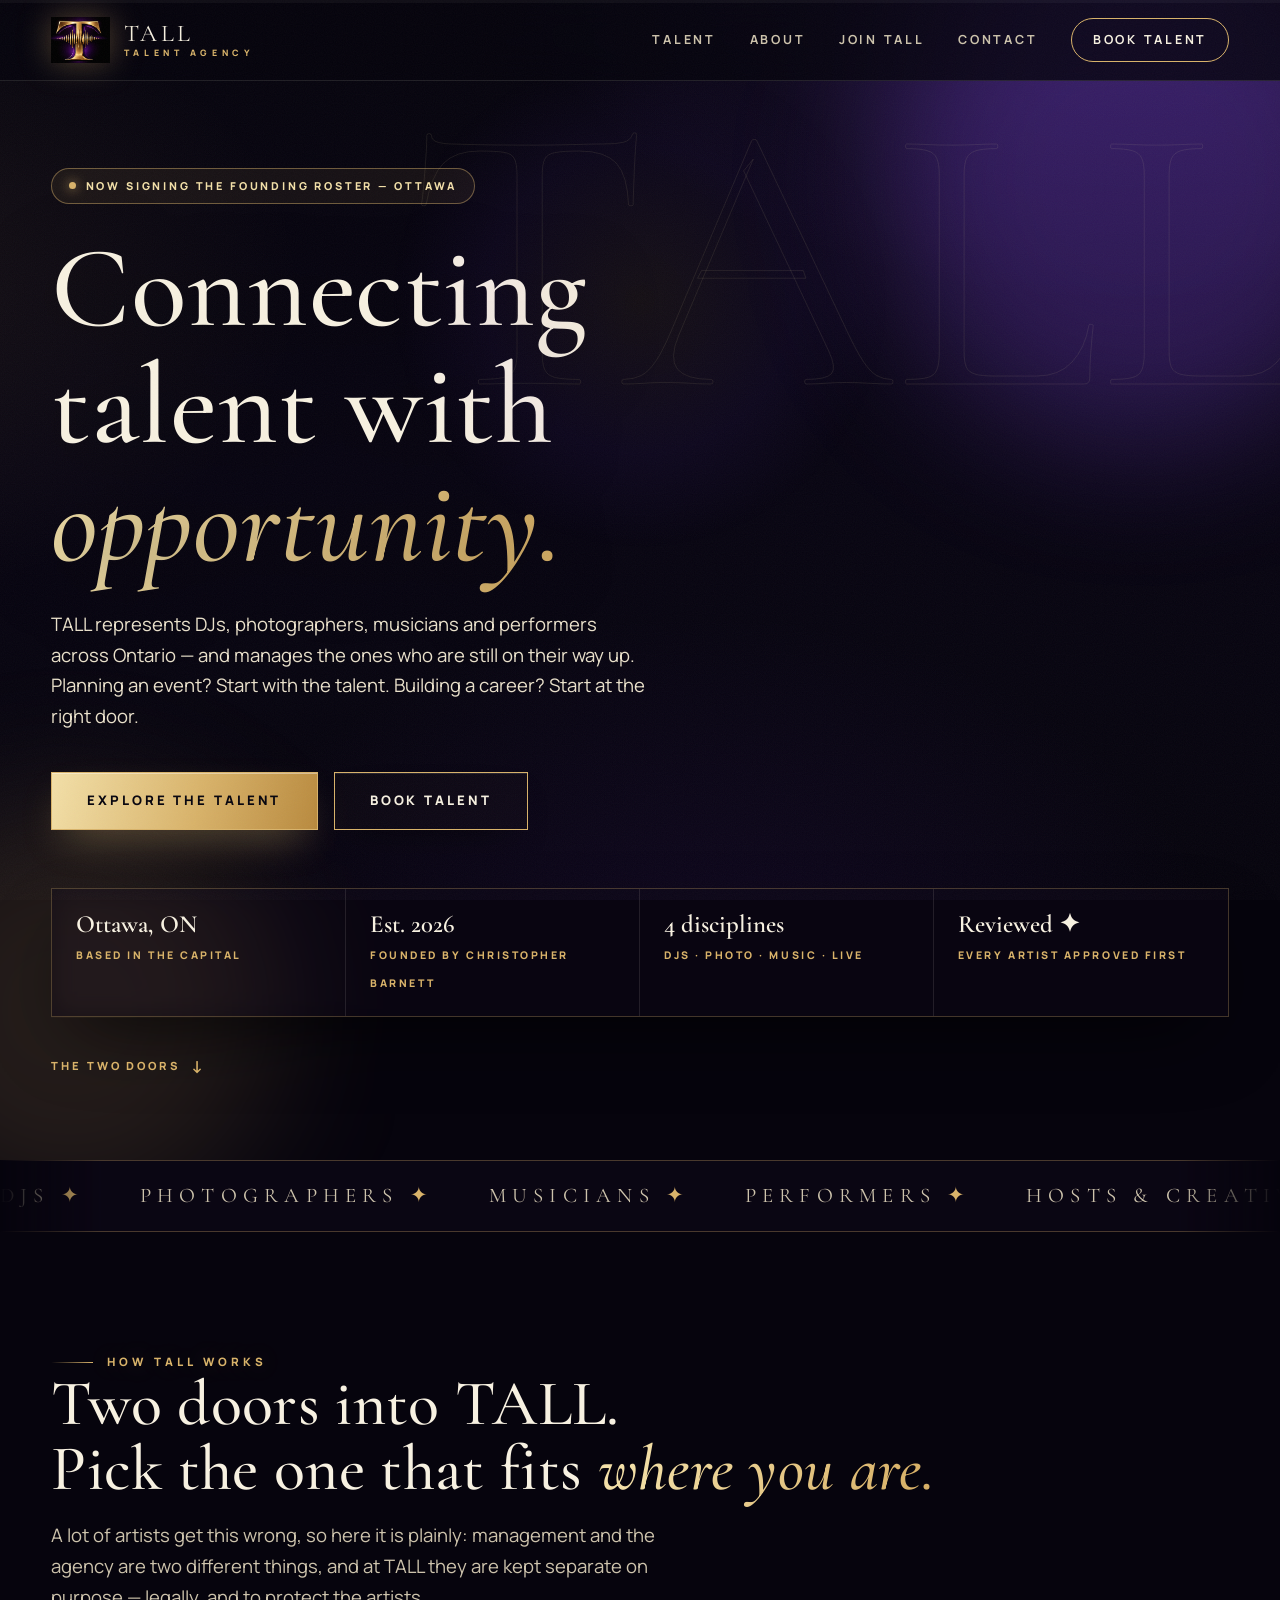
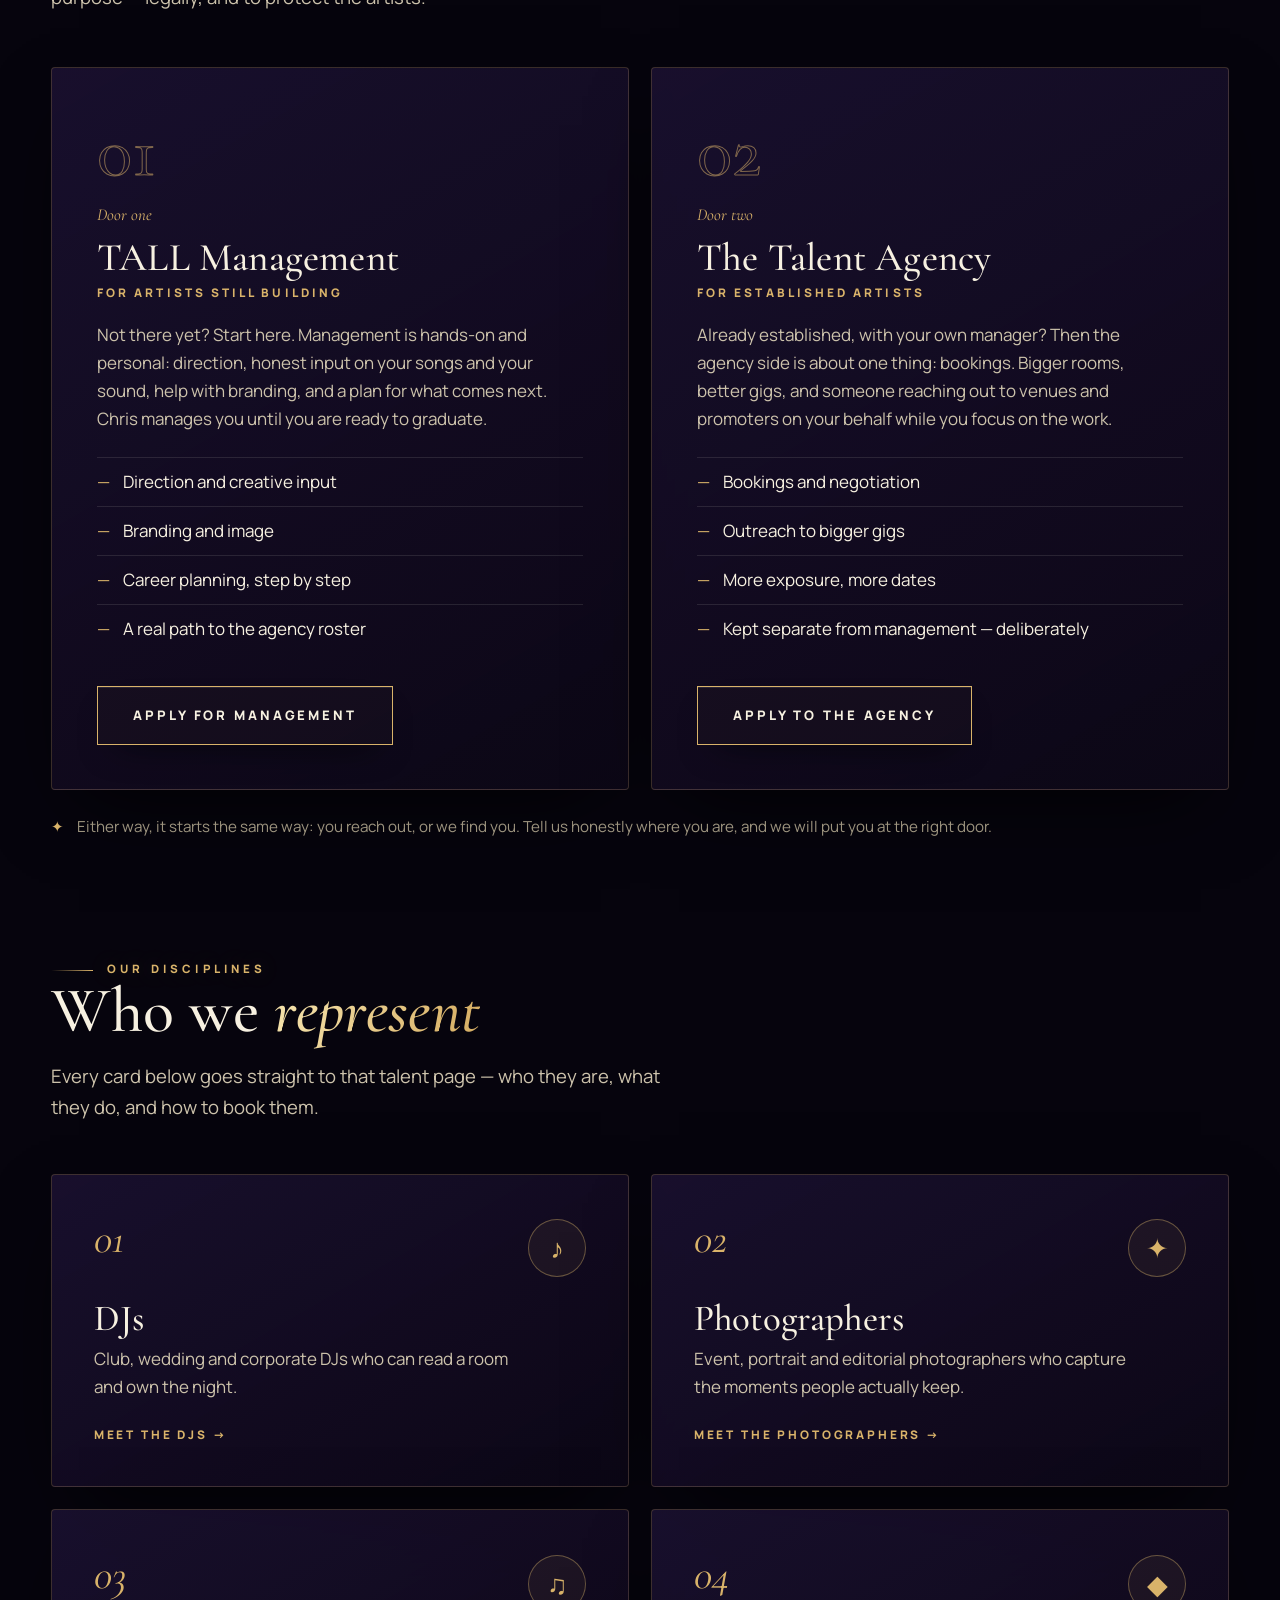
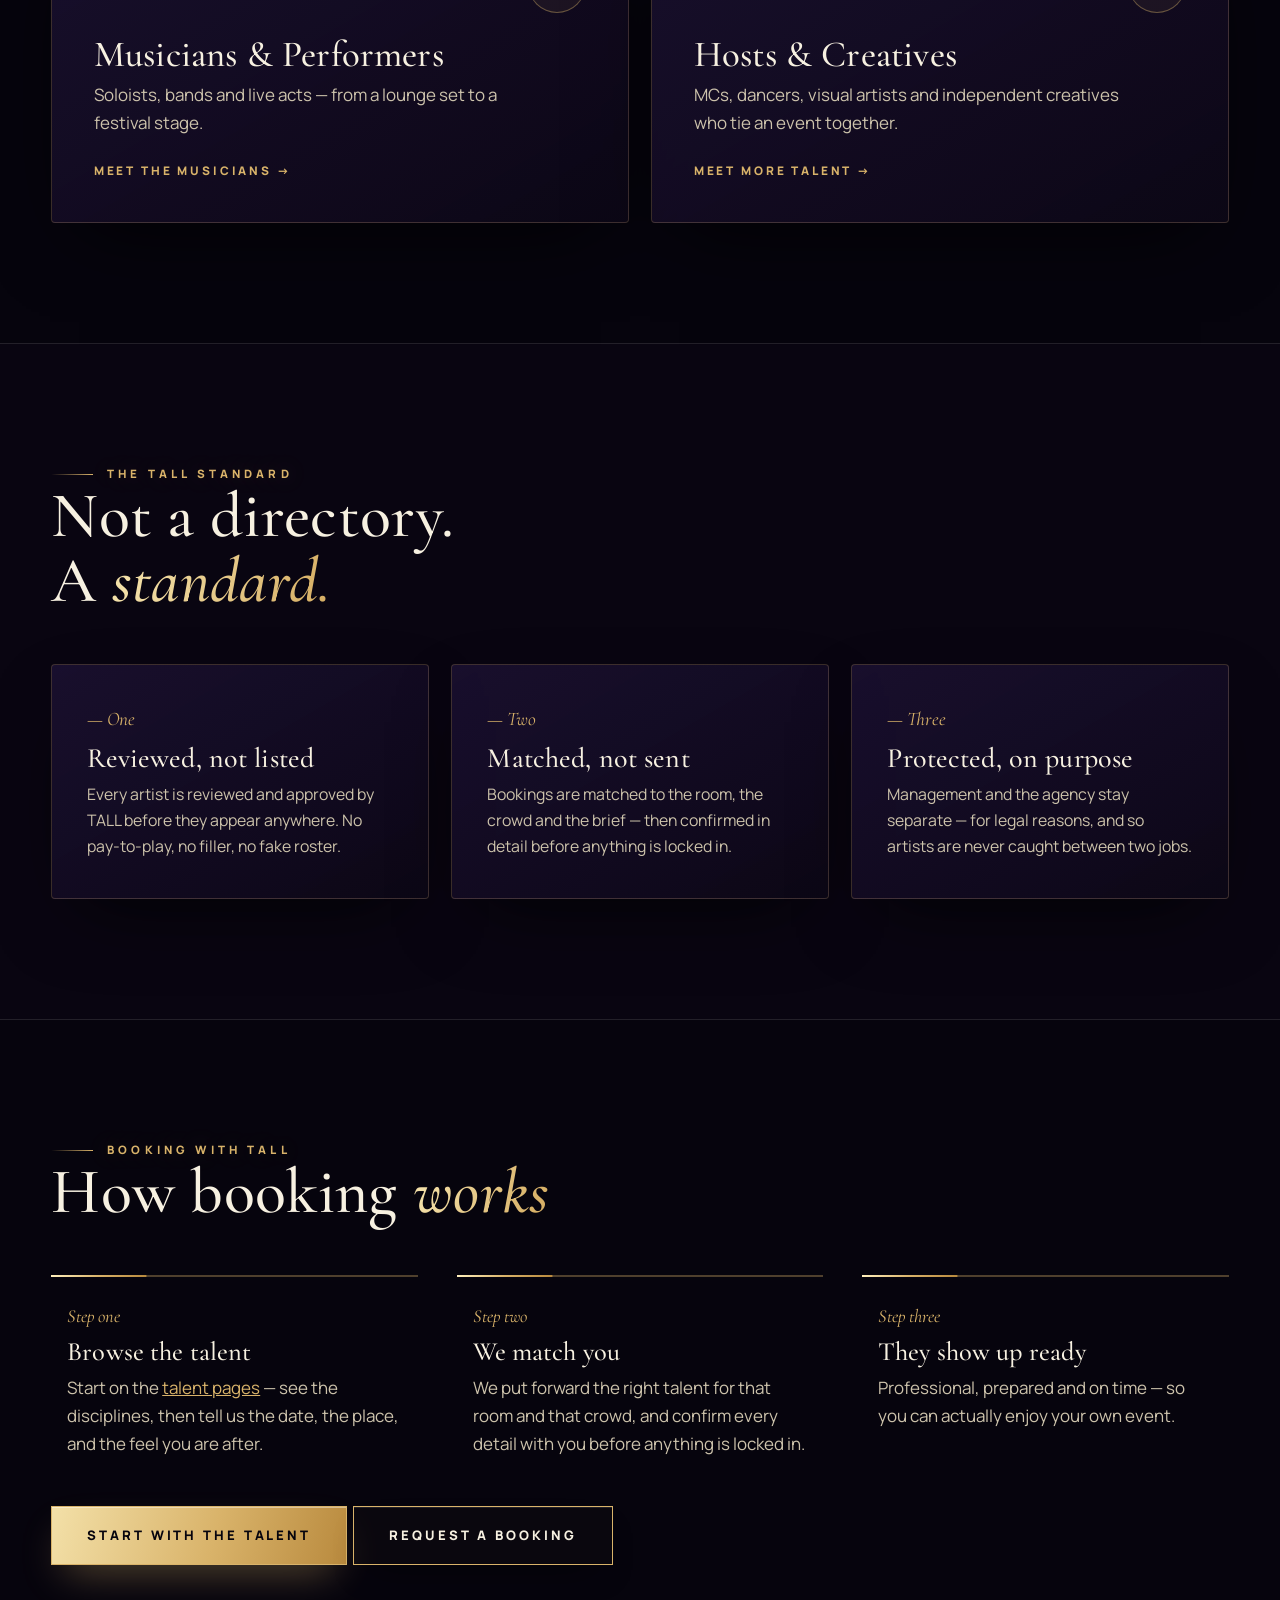
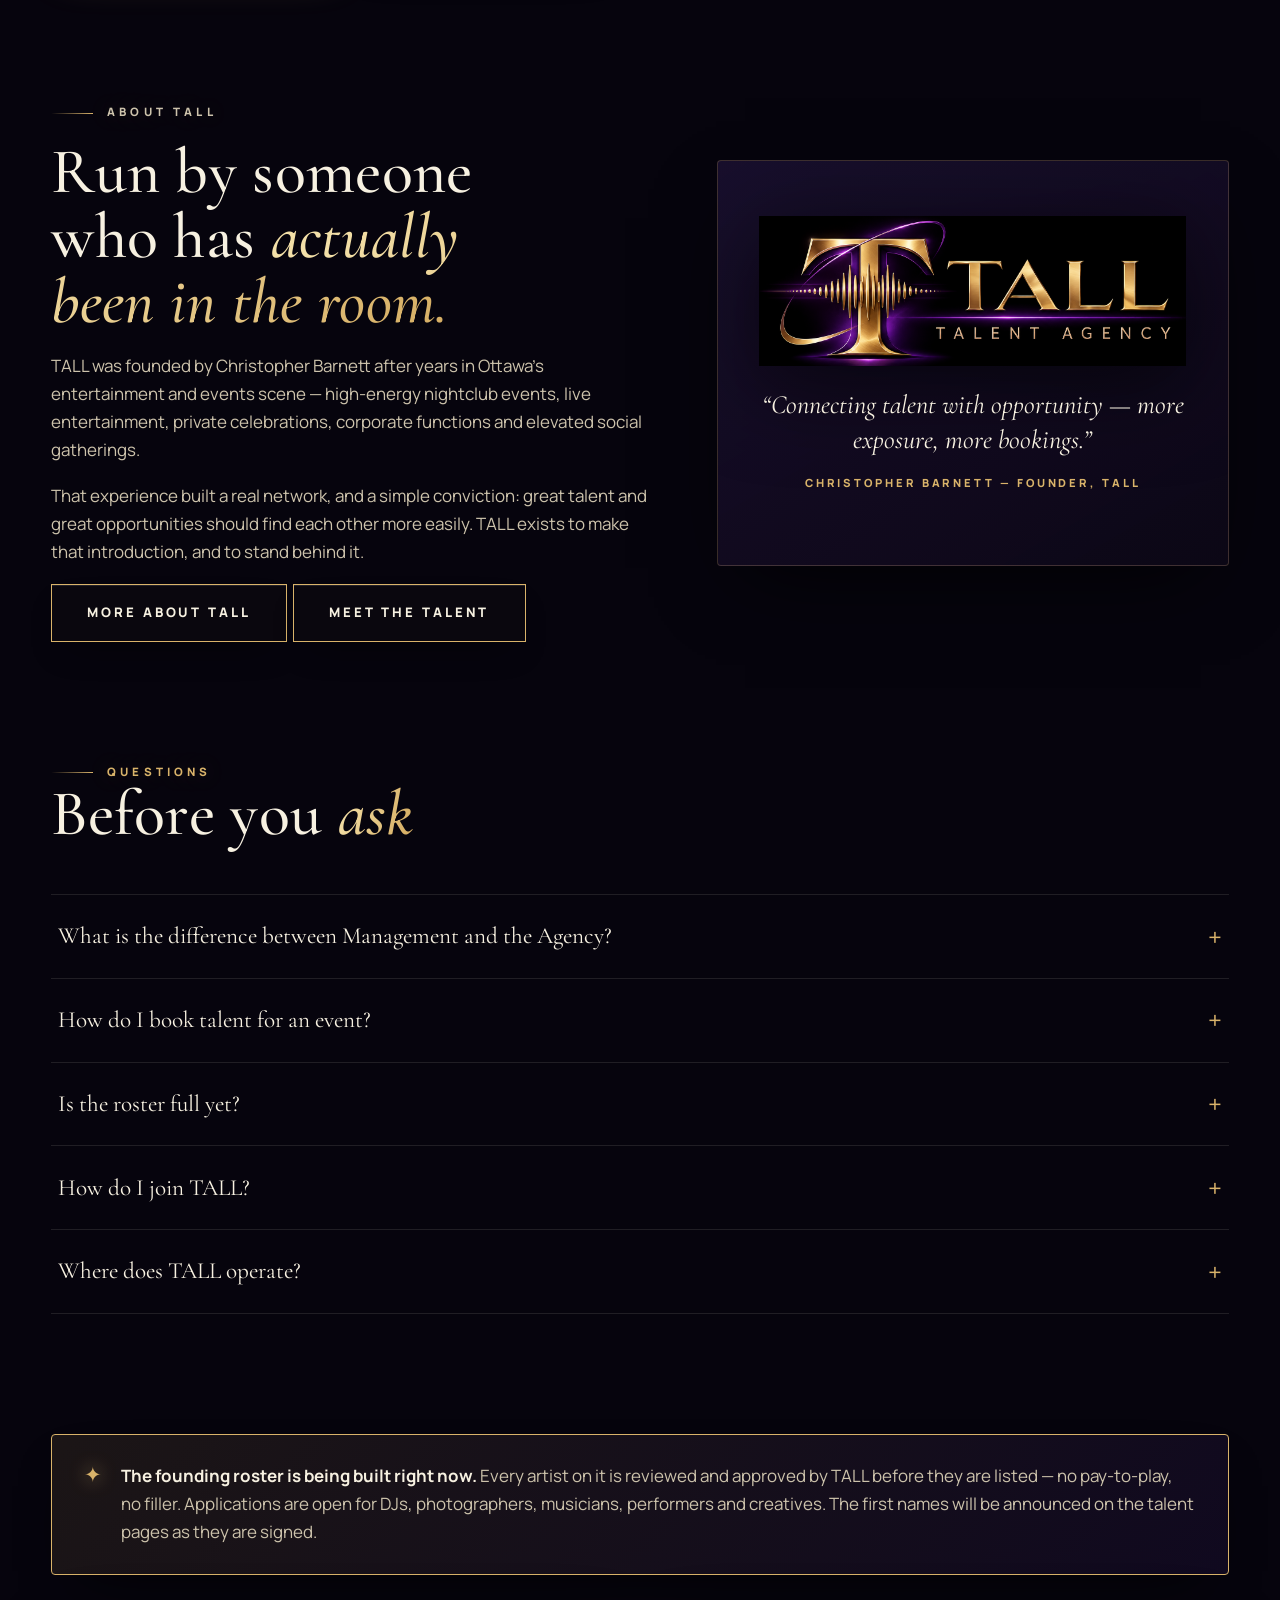
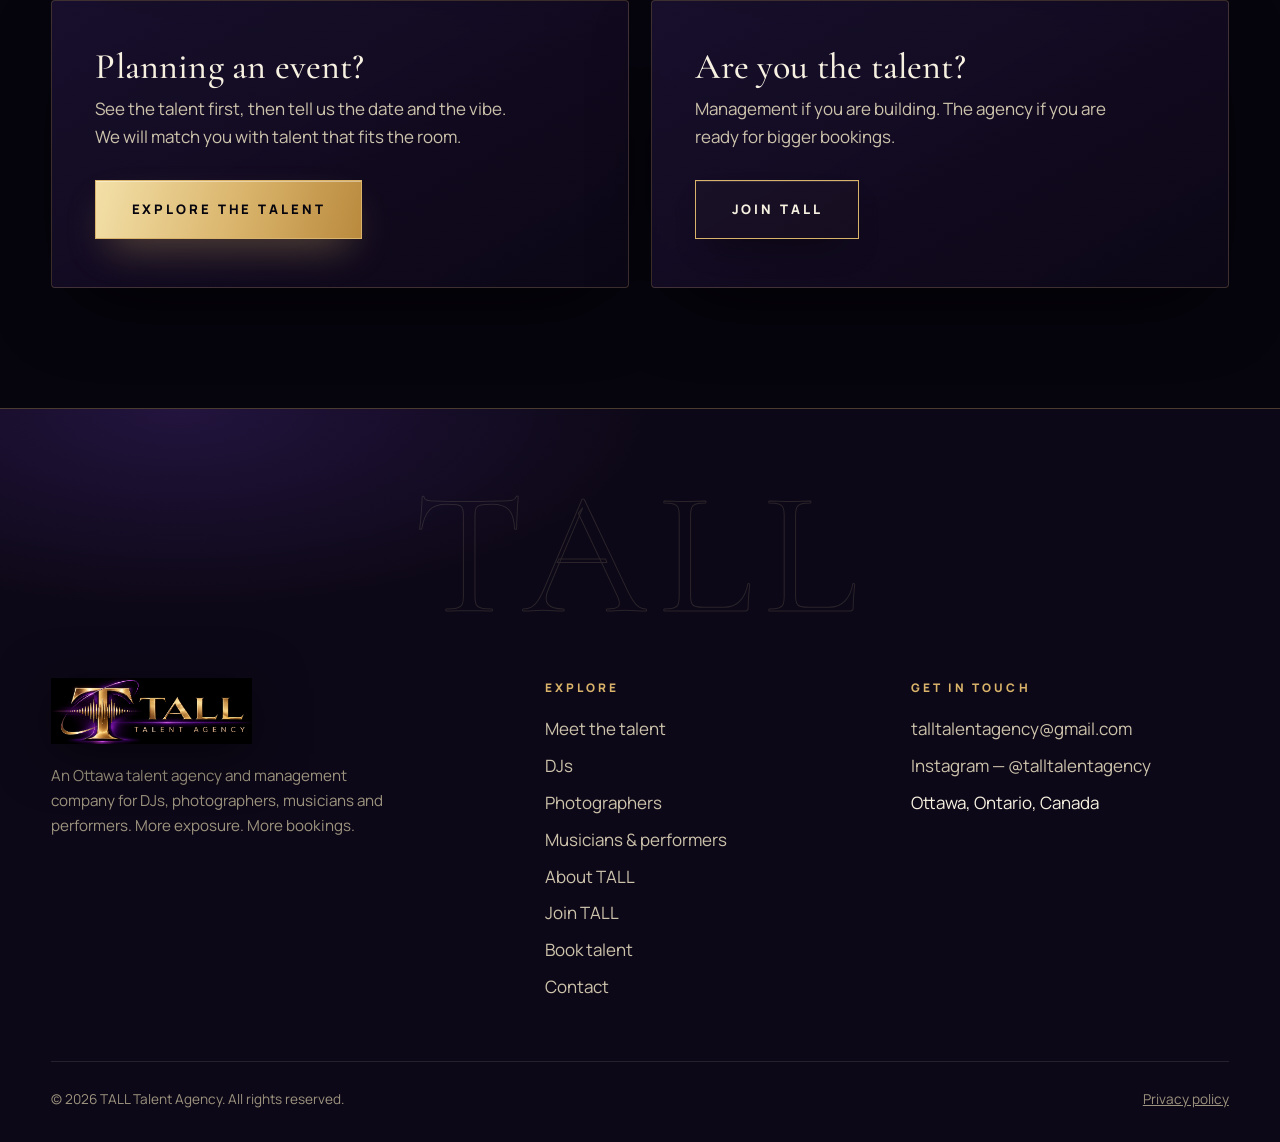
==== commit 1e0336a0: "V3 ultra premium: no photos, logo only, talent-first navigation" ====
--- a/index.html
+++ b/index.html
@@ -5,20 +5,19 @@
 <meta name="viewport" content="width=device-width, initial-scale=1">
 <title>TALL Talent Agency — Ottawa Talent Agency &amp; Management</title>
 <meta name="description" content="Ottawa talent agency and management company for DJs, photographers, musicians and performers. Book talent for your event, or apply for management and representation.">
-<meta name="theme-color" content="#0c0913">
+<meta name="theme-color" content="#06040d">
 <meta property="og:type" content="website">
 <meta property="og:title" content="TALL Talent Agency — Ottawa Talent Agency &amp; Management">
 <meta property="og:description" content="Ottawa talent agency and management company for DJs, photographers, musicians and performers. Book talent for your event, or apply for management and representation.">
-<meta property="og:image" content="assets/hero-dj.jpg">
+<meta property="og:image" content="assets/logo-main.png">
 <link rel="icon" href="assets/logo-icon.png" type="image/png">
-<link rel="preconnect" href="https://fonts.googleapis.com">
-<link rel="preconnect" href="https://fonts.gstatic.com" crossorigin>
-<link href="https://fonts.googleapis.com/css2?family=Cormorant+Garamond:ital,wght@0,400;0,500;0,600;1,500;1,600&family=Manrope:wght@400;500;600;700;800&display=swap" rel="stylesheet">
+<link rel="preconnect" href="https://fonts.googleapis.com"><link rel="preconnect" href="https://fonts.gstatic.com" crossorigin><link href="https://fonts.googleapis.com/css2?family=Cormorant+Garamond:ital,wght@0,400;0,500;0,600;1,500;1,600&family=Manrope:wght@400;500;600;700;800&display=swap" rel="stylesheet">
 <link rel="stylesheet" href="assets/styles.css">
-<style>#lovable-badge{display:none!important}</style>
 <noscript><style>.reveal{opacity:1!important;transform:none!important;filter:none!important}.hero .inner>*{animation:none!important}</style></noscript>
+<script type="application/ld+json">{"@context":"https://schema.org","@type":"LocalBusiness","name":"TALL Talent Agency","description":"Ottawa talent agency and management company for DJs, photographers, musicians and performers.","email":"talltalentagency@gmail.com","address":{"@type":"PostalAddress","addressLocality":"Ottawa","addressRegion":"ON","addressCountry":"CA"},"founder":{"@type":"Person","name":"Christopher Barnett"},"sameAs":["https://www.instagram.com/talltalentagency"]}</script>
 </head>
 <body>
+<div id="glow" aria-hidden="true"></div>
 <div class="scroll-progress" aria-hidden="true"><span id="scroll-progress-fill"></span></div>
 <header>
   <div class="wrap hbar">
@@ -35,23 +34,23 @@
 </header>
 <main>
 
-<section class="hero" style="padding-top:0">
-  <div class="bg"><img src="assets/hero-dj.jpg" alt="DJ performing on a stage lit in purple and gold in front of a crowd" fetchpriority="high"></div>
-  <div class="side">Ottawa &middot; Ontario &middot; Est. 2026</div>
+<section class="hero">
+  <div class="orb a"></div><div class="orb b"></div><div class="wm" aria-hidden="true">TALL</div>
   <div class="inner">
-    <p class="label">Tall Talent Agency — Ottawa</p>
+    <span class="badge"><i></i> Now signing the founding roster — Ottawa</span>
     <h1>Connecting talent with <em class="gold">opportunity.</em></h1>
-    <p class="sub">TALL represents DJs, photographers, musicians and performers across Ontario — and manages the ones who are still on their way up. Planning an event? We will put the right person in the room. Building a career? Start at the right door.</p>
+    <p class="sub">TALL represents DJs, photographers, musicians and performers across Ontario — and manages the ones who are still on their way up. Planning an event? Start with the talent. Building a career? Start at the right door.</p>
     <div class="cta-row">
-      <a class="btn solid" href="book.html"><span>Book talent</span></a>
-      <a class="btn" href="join.html"><span>Join TALL</span></a>
-    </div>
-    <div class="hero-meta">
-      <span>Ottawa, Ontario</span><i>✦</i>
-      <span>Management + Agency</span><i>✦</i>
-      <span>Reviewed, approved talent</span>
-      <a class="scroll-cue" href="#doors">Explore <b aria-hidden="true">↓</b></a>
-    </div>
+      <a class="btn solid" href="talent.html"><span>Explore the talent</span></a>
+      <a class="btn" href="book.html"><span>Book talent</span></a>
+    </div>
+    <div class="stats">
+      <div><b>Ottawa, ON</b><span>Based in the capital</span></div>
+      <div><b>Est. 2026</b><span>Founded by Christopher Barnett</span></div>
+      <div><b>4 disciplines</b><span>DJs · Photo · Music · Live</span></div>
+      <div><b>Reviewed ✦</b><span>Every artist approved first</span></div>
+    </div>
+    <a class="scroll-cue" href="#doors">The two doors <b aria-hidden="true">↓</b></a>
   </div>
 </section>
 <div class="marquee" aria-hidden="true"><div class="track">
@@ -64,8 +63,9 @@
     <p class="label reveal">How TALL works</p>
     <h2 class="reveal">Two doors into TALL.<br>Pick the one that fits <em class="gold">where you are.</em></h2>
     <p class="lead reveal" style="margin-top:1.2rem">A lot of artists get this wrong, so here it is plainly: management and the agency are two different things, and at TALL they are kept separate on purpose — legally, and to protect the artists.</p>
-    <div class="door-grid reveal">
-      <div class="door">
+    <div class="door-grid">
+      <div class="door glass reveal tilt">
+        <div class="big-no">01</div>
         <div class="no">Door one</div>
         <h3>TALL Management</h3>
         <div class="who">For artists still building</div>
@@ -78,7 +78,8 @@
         </ul>
         <a class="btn" href="join.html?path=Management"><span>Apply for management</span></a>
       </div>
-      <div class="door">
+      <div class="door glass reveal tilt">
+        <div class="big-no">02</div>
         <div class="no">Door two</div>
         <h3>The Talent Agency</h3>
         <div class="who">For established artists</div>
@@ -92,62 +93,97 @@
         <a class="btn" href="join.html?path=Agency"><span>Apply to the agency</span></a>
       </div>
     </div>
-    <p class="door-note reveal">Either way, it starts the same way: you reach out, or we find you. Apply below, tell us honestly where you are, and we will put you at the right door.</p>
-  </div>
-</section>
-
-<section>
+    <p class="door-note reveal">Either way, it starts the same way: you reach out, or we find you. Tell us honestly where you are, and we will put you at the right door.</p>
+  </div>
+</section>
+
+<section style="padding-top:0">
   <div class="wrap">
     <p class="label reveal">Our disciplines</p>
     <h2 class="reveal">Who we <em class="gold">represent</em></h2>
-    <div style="margin-top:2.6rem">
-      <a class="disc-row reveal" href="talent.html#djs">
-        <div class="num">01</div>
-        <div><h3>DJs</h3><p>Club, wedding and corporate DJs who can read a room and own the night.</p><span class="go">See DJs &rarr;</span></div>
-        <div class="ph"><img src="assets/dj-rap.jpg" alt="DJ performing live" loading="lazy"></div>
-      </a>
-      <a class="disc-row reveal" href="talent.html#photographers">
-        <div class="num">02</div>
-        <div><h3>Photographers</h3><p>Event, portrait and editorial photographers who capture the moments people actually keep.</p><span class="go">See photographers &rarr;</span></div>
-        <div class="ph"><img src="assets/photographer-festival.jpg" alt="Photographer shooting a live event" loading="lazy"></div>
-      </a>
-      <a class="disc-row reveal" href="talent.html#musicians">
-        <div class="num">03</div>
-        <div><h3>Musicians &amp; Performers</h3><p>Soloists, bands and live acts — from a lounge set to a festival stage.</p><span class="go">See musicians &rarr;</span></div>
-        <div class="ph"><img src="assets/violinist.jpg" alt="Violinist performing" loading="lazy"></div>
-      </a>
-      <a class="disc-row reveal" href="talent.html#more">
-        <div class="num">04</div>
-        <div><h3>Hosts &amp; Creatives</h3><p>MCs, dancers, visual artists and independent creatives who tie an event together.</p><span class="go">See more talent &rarr;</span></div>
-        <div class="ph"><img src="assets/musician.jpg" alt="Live musician performing on stage" loading="lazy"></div>
-      </a>
-    </div>
-  </div>
-</section>
-
-<section style="background:var(--ink2);border-top:1px solid var(--line-soft);border-bottom:1px solid var(--line-soft)">
+    <p class="lead reveal" style="margin-top:1.1rem">Every card below goes straight to that talent page — who they are, what they do, and how to book them.</p>
+    <div class="disc-grid">
+      <a class="disc-card glass reveal" href="talent.html#djs">
+        <div class="top"><span class="num">01</span><span class="sym">♪</span></div>
+        <h3>DJs</h3>
+        <p>Club, wedding and corporate DJs who can read a room and own the night.</p>
+        <span class="go">Meet the DJs →</span>
+      </a>
+      <a class="disc-card glass reveal" href="talent.html#photographers">
+        <div class="top"><span class="num">02</span><span class="sym">✦</span></div>
+        <h3>Photographers</h3>
+        <p>Event, portrait and editorial photographers who capture the moments people actually keep.</p>
+        <span class="go">Meet the photographers →</span>
+      </a>
+      <a class="disc-card glass reveal" href="talent.html#musicians">
+        <div class="top"><span class="num">03</span><span class="sym">♫</span></div>
+        <h3>Musicians &amp; Performers</h3>
+        <p>Soloists, bands and live acts — from a lounge set to a festival stage.</p>
+        <span class="go">Meet the musicians →</span>
+      </a>
+      <a class="disc-card glass reveal" href="talent.html#more">
+        <div class="top"><span class="num">04</span><span class="sym">◆</span></div>
+        <h3>Hosts &amp; Creatives</h3>
+        <p>MCs, dancers, visual artists and independent creatives who tie an event together.</p>
+        <span class="go">Meet more talent →</span>
+      </a>
+    </div>
+  </div>
+</section>
+
+<section style="background:rgba(13,8,23,.55);border-top:1px solid var(--line-soft);border-bottom:1px solid var(--line-soft)">
+  <div class="wrap">
+    <p class="label reveal">The TALL standard</p>
+    <h2 class="reveal">Not a directory.<br>A <em class="gold">standard.</em></h2>
+    <div class="pillars">
+      <div class="pillar glass reveal"><div class="n">— One</div><h3>Reviewed, not listed</h3><p>Every artist is reviewed and approved by TALL before they appear anywhere. No pay-to-play, no filler, no fake roster.</p></div>
+      <div class="pillar glass reveal"><div class="n">— Two</div><h3>Matched, not sent</h3><p>Bookings are matched to the room, the crowd and the brief — then confirmed in detail before anything is locked in.</p></div>
+      <div class="pillar glass reveal"><div class="n">— Three</div><h3>Protected, on purpose</h3><p>Management and the agency stay separate — for legal reasons, and so artists are never caught between two jobs.</p></div>
+    </div>
+  </div>
+</section>
+
+<section>
   <div class="wrap">
     <p class="label reveal">Booking with TALL</p>
     <h2 class="reveal">How booking <em class="gold">works</em></h2>
     <div class="steps">
-      <div class="step reveal"><div class="n">Step one</div><h3>Tell us about the event</h3><p>The date, the place, and the feel you are after. Two minutes on the booking form, or a quick email.</p></div>
+      <div class="step reveal"><div class="n">Step one</div><h3>Browse the talent</h3><p>Start on the <a href="talent.html" style="color:var(--gold)">talent pages</a> — see the disciplines, then tell us the date, the place, and the feel you are after.</p></div>
       <div class="step reveal"><div class="n">Step two</div><h3>We match you</h3><p>We put forward the right talent for that room and that crowd, and confirm every detail with you before anything is locked in.</p></div>
       <div class="step reveal"><div class="n">Step three</div><h3>They show up ready</h3><p>Professional, prepared and on time — so you can actually enjoy your own event.</p></div>
     </div>
-    <div style="margin-top:3rem" class="reveal"><a class="btn solid" href="book.html"><span>Request a booking</span></a></div>
-  </div>
-</section>
-
-<section>
+    <div style="margin-top:3rem" class="reveal"><a class="btn solid" href="talent.html"><span>Start with the talent</span></a>&nbsp;&nbsp;<a class="btn" href="book.html"><span>Request a booking</span></a></div>
+  </div>
+</section>
+
+<section style="padding-top:0">
   <div class="wrap split">
     <div class="reveal">
       <p class="label">About TALL</p>
       <h2 style="margin:.8rem 0 .4rem">Run by someone who has <em class="gold">actually been in the room.</em></h2>
       <p>TALL was founded by Christopher Barnett after years in Ottawa&rsquo;s entertainment and events scene — high-energy nightclub events, live entertainment, private celebrations, corporate functions and elevated social gatherings.</p>
       <p>That experience built a real network, and a simple conviction: great talent and great opportunities should find each other more easily. TALL exists to make that introduction, and to stand behind it.</p>
-      <a class="btn" href="about.html"><span>More about TALL</span></a>
-    </div>
-    <div class="ph reveal"><img src="assets/photographer.jpg" alt="Photographer at work at a live event" loading="lazy"></div>
+      <a class="btn" href="about.html"><span>More about TALL</span></a>&nbsp;&nbsp;<a class="btn" href="talent.html"><span>Meet the talent</span></a>
+    </div>
+    <div class="logo-panel glass reveal">
+      <img src="assets/logo-main.png" alt="TALL Talent Agency logo">
+      <p class="q">&ldquo;Connecting talent with opportunity — more exposure, more bookings.&rdquo;</p>
+      <p class="by">Christopher Barnett — Founder, TALL</p>
+    </div>
+  </div>
+</section>
+
+<section style="padding-top:0">
+  <div class="wrap">
+    <p class="label reveal">Questions</p>
+    <h2 class="reveal">Before you <em class="gold">ask</em></h2>
+    <div class="faq reveal">
+      <details><summary>What is the difference between Management and the Agency?</summary><p>Management is for artists still building — direction, input on songs and sound, branding and a career plan, hands-on until you graduate. The Agency is for established artists who already have a manager — it is bookings only: bigger gigs, more exposure, real outreach. The two sides are kept separate on purpose, for legal reasons and to protect artists.</p></details>
+      <details><summary>How do I book talent for an event?</summary><p>Start on the <a href="talent.html" style="color:var(--gold)">talent pages</a> to see the disciplines, then send the booking form with your date, location and what you are after. TALL matches the right talent to your room and crowd and confirms every detail with you before anything is locked in.</p></details>
+      <details><summary>Is the roster full yet?</summary><p>TALL launched in November 2026 and the founding roster is being signed now. Every artist is reviewed and approved before they are listed, and the first names will be announced on the talent pages as they are confirmed. In the meantime, bookings are matched from TALL&rsquo;s wider network.</p></details>
+      <details><summary>How do I join TALL?</summary><p>Apply on the Join page and pick your door honestly — Management if you are building, the Agency if you are established, or &ldquo;not sure&rdquo; and TALL will place you. Every application is reviewed personally and nothing is published without your approval.</p></details>
+      <details><summary>Where does TALL operate?</summary><p>TALL is based in Ottawa, Ontario, and works with talent and events across Ontario.</p></details>
+    </div>
   </div>
 </section>
 
@@ -155,15 +191,15 @@
   <div class="wrap">
     <div class="notice reveal">
       <div class="star">✦</div>
-      <p><strong>The founding roster is being built right now.</strong> Every artist on it is reviewed and approved by TALL before they are listed — no pay-to-play, no filler. Applications are open for DJs, photographers, musicians, performers and creatives. The first names will be announced here as they are signed.</p>
-    </div>
-    <div class="ctaband reveal" style="margin-top:2.6rem">
-      <div>
+      <p><strong>The founding roster is being built right now.</strong> Every artist on it is reviewed and approved by TALL before they are listed — no pay-to-play, no filler. Applications are open for DJs, photographers, musicians, performers and creatives. The first names will be announced on the talent pages as they are signed.</p>
+    </div>
+    <div class="ctaband reveal" style="margin-top:1.6rem">
+      <div class="glass">
         <h3>Planning an event?</h3>
-        <p>Tell us the date and the vibe. We will match you with talent that fits the room.</p>
-        <a class="btn solid" href="book.html"><span>Book talent</span></a>
-      </div>
-      <div>
+        <p>See the talent first, then tell us the date and the vibe. We will match you with talent that fits the room.</p>
+        <a class="btn solid" href="talent.html"><span>Explore the talent</span></a>
+      </div>
+      <div class="glass">
         <h3>Are you the talent?</h3>
         <p>Management if you are building. The agency if you are ready for bigger bookings.</p>
         <a class="btn" href="join.html"><span>Join TALL</span></a>
@@ -175,6 +211,7 @@
 </main>
 <footer>
   <div class="wrap">
+    <div class="giant" aria-hidden="true">TALL</div>
     <div class="fgrid2">
       <div>
         <img class="flogo" src="assets/logo-main.png" alt="TALL Talent Agency">
@@ -184,6 +221,9 @@
         <h4>Explore</h4>
         <ul>
           <li><a href="talent.html">Meet the talent</a></li>
+          <li><a href="talent.html#djs">DJs</a></li>
+          <li><a href="talent.html#photographers">Photographers</a></li>
+          <li><a href="talent.html#musicians">Musicians &amp; performers</a></li>
           <li><a href="about.html">About TALL</a></li>
           <li><a href="join.html">Join TALL</a></li>
           <li><a href="book.html">Book talent</a></li>
--- a/assets/styles.css
+++ b/assets/styles.css
@@ -1,319 +1,256 @@
 
 :root{
-  --ink:#0c0913; --ink2:#120c1e; --plum:#1b1129; --plum2:#26173c;
-  --royal:#7a3ec4; --royal-deep:#4c1d95;
-  --gold:#d9b36a; --gold-2:#eed49b; --gold-3:#b98a3e;
-  --cream:#f5f0e3; --cream-dim:#c9c0aa; --muted:#9a917e;
-  --line:rgba(217,179,106,.28); --line-soft:rgba(245,240,227,.12);
+  --ink:#06040d; --ink2:#0d0817; --plum:#170f28; --plum2:#22153d;
+  --royal:#8b4dff; --royal-deep:#4c1d95;
+  --gold:#d9b36a; --gold-2:#f3e0a8; --gold-3:#b98a3e;
+  --cream:#f7f1e1; --cream-dim:#cdc3ac; --muted:#9d947f;
+  --line:rgba(217,179,106,.30); --line-soft:rgba(247,241,225,.11);
   --serif:"Cormorant Garamond",Georgia,serif;
   --sans:"Manrope",-apple-system,"Segoe UI",Arial,sans-serif;
+  --ease:cubic-bezier(.22,1,.36,1);
+  --shadow:0 30px 80px -28px rgba(0,0,0,.85);
+  --glow:0 0 40px rgba(217,179,106,.18);
+  color-scheme:dark;
 }
 *{margin:0;padding:0;box-sizing:border-box}
-html{scroll-behavior:smooth}
-body{background:var(--ink);color:var(--cream);font-family:var(--sans);font-size:17px;line-height:1.65;-webkit-font-smoothing:antialiased;overflow-x:hidden}
-body::before{content:"";position:fixed;inset:0;pointer-events:none;z-index:60;opacity:.05;
-  background-image:url("data:image/svg+xml,%3Csvg xmlns='http://www.w3.org/2000/svg' width='140' height='140'%3E%3Cfilter id='n'%3E%3CfeTurbulence type='fractalNoise' baseFrequency='0.9' numOctaves='2'/%3E%3C/filter%3E%3Crect width='140' height='140' filter='url(%23n)' opacity='0.9'/%3E%3C/svg%3E");}
+html{scroll-behavior:smooth;scroll-padding-top:100px}
+body{background:var(--ink);color:var(--cream);font-family:var(--sans);font-size:17px;line-height:1.65;-webkit-font-smoothing:antialiased;overflow-x:hidden;
+  background-image:radial-gradient(1000px 600px at 88% -8%,rgba(139,77,255,.20),transparent 62%),radial-gradient(820px 560px at -12% 32%,rgba(217,179,106,.08),transparent 56%),radial-gradient(900px 700px at 55% 115%,rgba(76,29,149,.16),transparent 60%),linear-gradient(180deg,#06040d,#080512 52%,#06040d);background-attachment:fixed}
+body::before{content:"";position:fixed;inset:0;pointer-events:none;z-index:70;opacity:.045;background-image:url("data:image/svg+xml,%3Csvg xmlns='http://www.w3.org/2000/svg' width='140' height='140'%3E%3Cfilter id='n'%3E%3CfeTurbulence type='fractalNoise' baseFrequency='0.9' numOctaves='2'/%3E%3C/filter%3E%3Crect width='140' height='140' filter='url(%23n)' opacity='0.9'/%3E%3C/svg%3E")}
+#glow{position:fixed;width:520px;height:520px;border-radius:50%;pointer-events:none;z-index:1;background:radial-gradient(circle,rgba(217,179,106,.07),rgba(139,77,255,.05) 42%,transparent 68%);transform:translate(-50%,-50%);left:50%;top:22%;transition:opacity .4s}
 img{max-width:100%;display:block}
 a{color:inherit}
 ::selection{background:var(--gold);color:var(--ink)}
-h1,h2,h3{font-family:var(--serif);font-weight:500;line-height:1.04;letter-spacing:.01em}
-h1{font-size:clamp(3rem,8.5vw,6.8rem)}
-h2{font-size:clamp(2.2rem,4.6vw,3.6rem)}
+::-webkit-scrollbar{width:10px}::-webkit-scrollbar-track{background:#05030a}::-webkit-scrollbar-thumb{background:linear-gradient(180deg,var(--gold-3),#5d4318);border:2px solid #05030a;border-radius:8px}
+h1,h2,h3{font-family:var(--serif);font-weight:500;line-height:1.02;letter-spacing:.005em;text-wrap:balance}
+h1{font-size:clamp(3.2rem,9vw,7.4rem)}
+h2{font-size:clamp(2.4rem,5vw,4rem)}
 h3{font-size:clamp(1.5rem,2.4vw,2rem)}
-em.gold{font-style:italic;background:linear-gradient(105deg,var(--gold-2) 10%,var(--gold) 45%,var(--gold-3) 90%);-webkit-background-clip:text;background-clip:text;color:transparent}
-.wrap{width:min(1240px,92vw);margin:0 auto}
-.label{font-size:.72rem;font-weight:700;letter-spacing:.34em;text-transform:uppercase;color:var(--gold)}
-.label::before{content:"";display:inline-block;width:2.4rem;height:1px;background:var(--gold);vertical-align:middle;margin-right:.9rem}
-p.lead{font-size:1.14rem;color:var(--cream-dim);max-width:56ch}
-section{padding:7rem 0}
-.btn{display:inline-flex;align-items:center;gap:.7rem;padding:1.05rem 2.1rem;font-family:var(--sans);font-size:.82rem;font-weight:800;letter-spacing:.22em;text-transform:uppercase;text-decoration:none;border:1px solid var(--gold);position:relative;overflow:hidden;transition:color .35s;cursor:pointer;background:transparent;color:var(--cream);min-height:52px}
+em.gold{font-style:italic;background:linear-gradient(105deg,var(--gold-2) 5%,var(--gold) 42%,var(--gold-3) 78%,var(--gold-2) 110%);background-size:220% 100%;-webkit-background-clip:text;background-clip:text;color:transparent;animation:shimmer 7s linear infinite}
+@keyframes shimmer{to{background-position:220% 0}}
+.wrap{width:min(1280px,92vw);margin:0 auto;position:relative;z-index:2}
+.label{font-size:.72rem;font-weight:800;letter-spacing:.36em;text-transform:uppercase;color:var(--gold);text-shadow:0 0 22px rgba(217,179,106,.30)}
+.label::before{content:"";display:inline-block;width:2.6rem;height:1px;background:linear-gradient(90deg,transparent,var(--gold));vertical-align:middle;margin-right:.9rem}
+p.lead{font-size:1.16rem;color:var(--cream-dim);max-width:58ch}
+section{padding:7.5rem 0;position:relative}
+/* buttons */
+.btn{display:inline-flex;align-items:center;gap:.7rem;padding:1.08rem 2.2rem;font-family:var(--sans);font-size:.82rem;font-weight:800;letter-spacing:.22em;text-transform:uppercase;text-decoration:none;border:1px solid var(--gold);position:relative;overflow:hidden;cursor:pointer;background:rgba(217,179,106,.02);color:var(--cream);min-height:54px;isolation:isolate;box-shadow:0 16px 36px -20px rgba(0,0,0,.85),inset 0 1px 0 rgba(255,255,255,.10);transition:transform .35s var(--ease),box-shadow .35s ease,color .35s ease}
 .btn span{position:relative;z-index:2}
-.btn::after{content:"";position:absolute;inset:0;background:linear-gradient(105deg,var(--gold-2),var(--gold) 55%,var(--gold-3));transform:scaleX(0);transform-origin:left;transition:transform .38s cubic-bezier(.7,0,.2,1);z-index:1}
+.btn::after{content:"";position:absolute;inset:0;background:linear-gradient(105deg,var(--gold-2),var(--gold) 55%,var(--gold-3));transform:scaleX(0);transform-origin:left;transition:transform .40s cubic-bezier(.7,0,.2,1);z-index:1}
+.btn::before{content:"";position:absolute;top:-45%;bottom:-45%;left:0;width:32%;background:linear-gradient(100deg,transparent,rgba(255,255,255,.55),transparent);transform:translateX(-260%) skewX(-18deg);transition:transform .72s var(--ease);z-index:3;pointer-events:none}
 .btn:hover::after,.btn:focus-visible::after{transform:scaleX(1)}
-.btn:hover,.btn:focus-visible{color:var(--ink)}
-.btn.solid{background:linear-gradient(105deg,var(--gold-2),var(--gold) 55%,var(--gold-3));color:var(--ink)}
+.btn:hover::before{transform:translateX(460%) skewX(-18deg)}
+.btn:hover,.btn:focus-visible{color:var(--ink);transform:translateY(-2px);box-shadow:0 22px 44px -18px rgba(0,0,0,.9),var(--glow)}
+.btn.solid{background:linear-gradient(105deg,var(--gold-2),var(--gold) 55%,var(--gold-3));color:var(--ink);box-shadow:0 18px 42px -14px rgba(217,179,106,.45),inset 0 1px 0 rgba(255,255,255,.4)}
 .btn.solid::after{background:var(--ink)}
 .btn.solid:hover,.btn.solid:focus-visible{color:var(--gold)}
-.btn.ghost{border-color:var(--line-soft)}
-a:focus-visible,.btn:focus-visible,button:focus-visible,input:focus-visible,select:focus-visible,textarea:focus-visible{outline:2px solid var(--gold);outline-offset:3px}
+a:focus-visible,.btn:focus-visible,button:focus-visible,input:focus-visible,select:focus-visible,textarea:focus-visible,summary:focus-visible{outline:2px solid var(--gold);outline-offset:3px}
 /* header */
-header{position:fixed;top:0;left:0;right:0;z-index:50;background:rgba(12,9,19,.88);backdrop-filter:blur(14px);border-bottom:1px solid var(--line-soft)}
-.hbar{display:flex;align-items:center;justify-content:space-between;gap:1rem;height:76px}
-.brand{display:flex;align-items:center;gap:.8rem;text-decoration:none}
-.brand img{height:44px;width:auto}
-.brand .bt{font-family:var(--serif);font-size:1.45rem;letter-spacing:.14em;line-height:1}
-.brand .bt small{display:block;font-family:var(--sans);font-size:.55rem;font-weight:700;letter-spacing:.5em;color:var(--gold);margin-top:.2rem}
-nav.main{display:flex;gap:2.2rem;align-items:center}
-nav.main a{text-decoration:none;font-size:.78rem;font-weight:700;letter-spacing:.22em;text-transform:uppercase;color:var(--cream-dim);padding:.5rem 0;border-bottom:1px solid transparent}
-nav.main a:hover,nav.main a[aria-current]{color:var(--gold);border-color:var(--gold)}
-nav.main a.cta{border:1px solid var(--gold);color:var(--cream);padding:.65rem 1.2rem}
-nav.main a.cta:hover{background:var(--gold);color:var(--ink)}
-.burger{display:none;background:none;border:1px solid var(--line);color:var(--cream);width:48px;height:48px;font-size:1.3rem;cursor:pointer}
-@media(max-width:900px){
-  nav.main{display:none;position:absolute;top:76px;left:0;right:0;background:var(--ink2);flex-direction:column;align-items:flex-start;padding:1.4rem 4vw 2rem;gap:.4rem;border-bottom:1px solid var(--line)}
-  nav.main.open{display:flex}
-  nav.main a{font-size:.95rem;padding:.7rem 0;width:100%}
-  .burger{display:block}
-}
-/* hero */
-.hero{position:relative;min-height:100svh;display:flex;align-items:flex-end;padding:9rem 0 0;overflow:hidden}
-.hero .bg{position:absolute;inset:0}
-.hero .bg img{width:100%;height:100%;object-fit:cover;object-position:center 30%}
-.hero .bg::after{content:"";position:absolute;inset:0;background:linear-gradient(180deg,rgba(12,9,19,.55) 0%,rgba(12,9,19,.18) 34%,rgba(12,9,19,.82) 74%,var(--ink) 100%),radial-gradient(60% 50% at 18% 80%,rgba(76,29,149,.38),transparent 70%)}
-.hero .inner{position:relative;z-index:2;width:min(1240px,92vw);margin:0 auto;padding-bottom:3.2rem}
-.hero h1{max-width:11ch;text-shadow:0 4px 50px rgba(0,0,0,.55)}
-.hero .sub{margin:1.6rem 0 2.4rem;max-width:52ch;color:#e9e2cf;font-size:1.13rem}
+.scroll-progress{position:fixed;top:0;left:0;right:0;height:3px;z-index:95;background:rgba(255,255,255,.04)}
+.scroll-progress span{display:block;width:100%;height:100%;background:linear-gradient(90deg,var(--gold-3),var(--gold-2),#fff0bd);transform:scaleX(0);transform-origin:left;box-shadow:0 0 18px rgba(217,179,106,.6)}
+header{position:fixed;top:0;left:0;right:0;z-index:60;background:rgba(6,4,13,.78);backdrop-filter:blur(18px);-webkit-backdrop-filter:blur(18px);border-bottom:1px solid var(--line-soft);transition:background .4s,border-color .4s,box-shadow .4s}
+header.scrolled{background:rgba(6,4,13,.94);border-bottom-color:rgba(217,179,106,.38);box-shadow:0 18px 50px -20px rgba(0,0,0,.9)}
+.hbar{display:flex;align-items:center;justify-content:space-between;gap:1rem;height:80px}
+.brand{display:flex;align-items:center;gap:.85rem;text-decoration:none}
+.brand img{height:46px;width:auto;filter:drop-shadow(0 0 16px rgba(217,179,106,.35));transition:transform .4s var(--ease)}
+.brand:hover img{transform:scale(1.05)}
+.brand .bt{font-family:var(--serif);font-size:1.5rem;letter-spacing:.14em;line-height:1}
+.brand .bt small{display:block;font-family:var(--sans);font-size:.55rem;font-weight:800;letter-spacing:.52em;color:var(--gold);margin-top:.22rem}
+nav.main{display:flex;gap:2.1rem;align-items:center}
+nav.main a{text-decoration:none;font-size:.78rem;font-weight:700;letter-spacing:.22em;text-transform:uppercase;color:var(--cream-dim);padding:.5rem 0;position:relative;transition:color .3s}
+nav.main a:not(.cta)::after{content:"";position:absolute;left:0;right:0;bottom:.12rem;height:1px;background:linear-gradient(90deg,var(--gold-2),var(--gold-3));transform:scaleX(0);transform-origin:right;transition:transform .38s var(--ease)}
+nav.main a:not(.cta):hover::after,nav.main a[aria-current]::after{transform:scaleX(1);transform-origin:left}
+nav.main a:hover,nav.main a[aria-current]{color:var(--gold)}
+nav.main a.cta{border:1px solid var(--gold);color:var(--cream);padding:.68rem 1.3rem;border-radius:999px;transition:all .3s var(--ease)}
+nav.main a.cta:hover{background:var(--gold);color:var(--ink);transform:translateY(-1px);box-shadow:0 14px 30px -14px rgba(217,179,106,.6)}
+.burger{display:none;background:none;border:1px solid var(--line);color:var(--cream);width:48px;height:48px;font-size:1.3rem;cursor:pointer;border-radius:10px}
+@media(max-width:900px){nav.main{display:none;position:absolute;top:80px;left:0;right:0;background:rgba(10,6,19,.97);backdrop-filter:blur(20px);flex-direction:column;align-items:flex-start;padding:1.4rem 4vw 2rem;gap:.4rem;border-bottom:1px solid var(--line)}nav.main.open{display:flex;animation:menuIn .35s var(--ease) both}nav.main a{font-size:.95rem;padding:.7rem 0;width:100%}.burger{display:block}}
+@keyframes menuIn{from{opacity:0;transform:translateY(-8px)}to{opacity:1;transform:translateY(0)}}
+main{animation:pageIn .6s var(--ease) both}
+@keyframes pageIn{from{opacity:0}to{opacity:1}}
+/* hero — typographic, no photo */
+.hero{position:relative;min-height:100svh;display:flex;align-items:center;padding:10.5rem 0 5rem;overflow:hidden}
+.hero .wm{position:absolute;right:-.06em;top:7rem;font-family:var(--serif);font-size:clamp(11rem,30vw,26rem);line-height:.78;color:transparent;-webkit-text-stroke:1px rgba(243,224,168,.09);pointer-events:none;user-select:none}
+.hero .orb{position:absolute;border-radius:50%;filter:blur(70px);pointer-events:none}
+.hero .orb.a{width:520px;height:520px;background:rgba(139,77,255,.28);right:-120px;top:-80px;animation:drift 13s ease-in-out infinite alternate}
+.hero .orb.b{width:420px;height:420px;background:rgba(217,179,106,.14);left:-140px;bottom:-60px;animation:drift 16s ease-in-out infinite alternate-reverse}
+@keyframes drift{from{transform:translate(0,0) scale(1)}to{transform:translate(-36px,28px) scale(1.07)}}
+.hero .inner{position:relative;z-index:2;width:min(1280px,92vw);margin:0 auto}
+.hero .inner>*{animation:heroIn 1s var(--ease) both}
+.hero .inner>*:nth-child(1){animation-delay:.04s}.hero .inner>*:nth-child(2){animation-delay:.15s}.hero .inner>*:nth-child(3){animation-delay:.27s}.hero .inner>*:nth-child(4){animation-delay:.39s}.hero .inner>*:nth-child(5){animation-delay:.51s}.hero .inner>*:nth-child(6){animation-delay:.63s}
+@keyframes heroIn{from{opacity:0;transform:translateY(30px);filter:blur(10px)}to{opacity:1;transform:translateY(0);filter:blur(0)}}
+.badge{display:inline-flex;align-items:center;gap:.6rem;border:1px solid rgba(217,179,106,.45);background:rgba(217,179,106,.07);backdrop-filter:blur(8px);padding:.5rem 1.05rem;border-radius:999px;font-size:.68rem;font-weight:800;letter-spacing:.26em;text-transform:uppercase;color:var(--gold-2)}
+.badge i{width:7px;height:7px;border-radius:50%;background:var(--gold);box-shadow:0 0 12px var(--gold);animation:pulse 2.2s ease-in-out infinite;font-style:normal}
+@keyframes pulse{0%,100%{transform:scale(1);opacity:1}50%{transform:scale(1.5);opacity:.55}}
+.hero h1{max-width:12ch;margin-top:1.6rem;text-shadow:0 8px 70px rgba(0,0,0,.7)}
+.hero .sub{margin:1.7rem 0 2.5rem;max-width:54ch;color:#eae1cb;font-size:1.16rem}
 .hero .cta-row{display:flex;gap:1rem;flex-wrap:wrap}
-.hero .side{position:absolute;right:2.2rem;top:50%;transform:translateY(-50%) rotate(180deg);writing-mode:vertical-rl;font-size:.68rem;letter-spacing:.5em;text-transform:uppercase;color:rgba(245,240,227,.65);z-index:2}
-@media(max-width:700px){.hero .side{display:none}}
-.marquee{border-top:1px solid var(--line);border-bottom:1px solid var(--line);background:var(--ink2);overflow:hidden;padding:1.05rem 0}
-.marquee .track{display:flex;gap:3.2rem;width:max-content;animation:mq 30s linear infinite;font-family:var(--serif);font-size:1.25rem;letter-spacing:.28em;text-transform:uppercase;color:var(--cream-dim);white-space:nowrap}
+.stats{margin-top:3.6rem;display:grid;grid-template-columns:repeat(4,1fr);border:1px solid rgba(217,179,106,.28);background:rgba(13,8,23,.55);backdrop-filter:blur(14px);box-shadow:var(--shadow)}
+.stats div{padding:1.35rem 1.5rem;border-right:1px solid var(--line-soft)}
+.stats div:last-child{border-right:none}
+.stats b{display:block;font-family:var(--serif);font-size:1.55rem;font-weight:600;color:var(--cream);line-height:1.15}
+.stats span{font-size:.66rem;font-weight:800;letter-spacing:.24em;text-transform:uppercase;color:var(--gold)}
+@media(max-width:860px){.stats{grid-template-columns:1fr 1fr}.stats div:nth-child(2){border-right:none}.stats div:nth-child(1),.stats div:nth-child(2){border-bottom:1px solid var(--line-soft)}}
+.scroll-cue{display:inline-flex;gap:.6rem;align-items:center;margin-top:2.2rem;text-decoration:none;color:var(--gold);font-size:.7rem;font-weight:800;letter-spacing:.26em;text-transform:uppercase}
+.scroll-cue b{animation:cueFloat 1.8s ease-in-out infinite;font-size:1.05rem}
+@keyframes cueFloat{0%,100%{transform:translateY(0)}50%{transform:translateY(4px)}}
+/* marquee */
+.marquee{border-top:1px solid var(--line);border-bottom:1px solid var(--line);background:rgba(13,8,23,.7);overflow:hidden;padding:1.1rem 0;-webkit-mask-image:linear-gradient(90deg,transparent,#000 8%,#000 92%,transparent);mask-image:linear-gradient(90deg,transparent,#000 8%,#000 92%,transparent)}
+.marquee .track{display:flex;gap:3.4rem;width:max-content;animation:mq 34s linear infinite;font-family:var(--serif);font-size:1.3rem;letter-spacing:.30em;text-transform:uppercase;color:var(--cream-dim);white-space:nowrap}
 .marquee .track b{color:var(--gold);font-weight:500}
+.marquee:hover .track{animation-play-state:paused}
 @keyframes mq{to{transform:translateX(-50%)}}
-@media(prefers-reduced-motion:reduce){.marquee .track{animation:none}}
-/* doors */
-.doors{background:linear-gradient(180deg,var(--ink) 0%,var(--ink2) 100%)}
-.door-grid{display:grid;grid-template-columns:1fr 1fr;gap:0;margin-top:3.4rem;border:1px solid var(--line)}
-.door{padding:3.4rem 3rem 3rem;position:relative}
-.door:first-child{border-right:1px solid var(--line);background:radial-gradient(120% 90% at 0% 0%,rgba(122,62,196,.20),transparent 55%)}
-.door:last-child{background:radial-gradient(120% 90% at 100% 0%,rgba(217,179,106,.12),transparent 55%)}
-.door .no{font-family:var(--serif);font-style:italic;font-size:1.1rem;color:var(--gold)}
-.door h3{margin:.7rem 0 .4rem;font-size:2.3rem}
-.door .who{font-size:.75rem;font-weight:800;letter-spacing:.26em;text-transform:uppercase;color:var(--gold);margin-bottom:1.2rem}
-.door p{color:var(--cream-dim);max-width:44ch}
-.door ul{list-style:none;margin:1.6rem 0 2.2rem}
-.door li{padding:.62rem 0;border-top:1px solid var(--line-soft);color:var(--cream);font-size:.98rem;display:flex;gap:.8rem;align-items:baseline}
+/* glass cards + doors */
+.glass{background:linear-gradient(150deg,rgba(34,21,61,.66),rgba(13,8,23,.88));border:1px solid rgba(217,179,106,.22);box-shadow:var(--shadow);position:relative;overflow:hidden}
+.glass::before{content:"";position:absolute;inset:0;background:radial-gradient(460px circle at var(--mx,50%) var(--my,50%),rgba(243,224,168,.13),transparent 58%);opacity:0;transition:opacity .35s;pointer-events:none}
+.glass:hover::before{opacity:1}
+.glass>*{position:relative;z-index:1}
+.door-grid{display:grid;grid-template-columns:1fr 1fr;gap:1.4rem;margin-top:3.4rem}
+.door{padding:3.2rem 2.8rem 2.8rem;border-radius:4px;transition:transform .45s var(--ease),border-color .45s}
+.door:hover{transform:translateY(-6px);border-color:rgba(217,179,106,.55)}
+.door .big-no{font-family:var(--serif);font-size:4.6rem;line-height:.9;color:transparent;-webkit-text-stroke:1px rgba(217,179,106,.55)}
+.door .no{font-family:var(--serif);font-style:italic;font-size:1.05rem;color:var(--gold);margin-top:1rem}
+.door h3{margin:.55rem 0 .35rem;font-size:2.45rem}
+.door .who{font-size:.74rem;font-weight:800;letter-spacing:.26em;text-transform:uppercase;color:var(--gold);margin-bottom:1.15rem}
+.door p{color:var(--cream-dim);max-width:46ch}
+.door ul{list-style:none;margin:1.5rem 0 2.1rem}
+.door li{padding:.62rem 0;border-top:1px solid var(--line-soft);display:flex;gap:.8rem;align-items:baseline}
 .door li::before{content:"—";color:var(--gold)}
-.door-note{margin-top:1.6rem;color:var(--muted);font-size:.95rem;display:flex;gap:.8rem;align-items:baseline}
+.door-note{margin-top:1.5rem;color:var(--muted);font-size:.95rem;display:flex;gap:.8rem;align-items:baseline}
 .door-note::before{content:"✦";color:var(--gold)}
-@media(max-width:860px){.door-grid{grid-template-columns:1fr}.door:first-child{border-right:none;border-bottom:1px solid var(--line)}}
-/* disciplines */
-.disc-row{display:grid;grid-template-columns:110px 1fr 340px;gap:2.4rem;align-items:center;padding:2.6rem 0;border-top:1px solid var(--line-soft);text-decoration:none;transition:background .3s}
-.disc-row:last-of-type{border-bottom:1px solid var(--line-soft)}
-.disc-row:hover{background:rgba(217,179,106,.045)}
-.disc-row .num{font-family:var(--serif);font-style:italic;font-size:2rem;color:var(--gold)}
-.disc-row h3{font-size:2.1rem;margin-bottom:.35rem}
-.disc-row p{color:var(--cream-dim);max-width:46ch}
-.disc-row .go{font-size:.75rem;font-weight:800;letter-spacing:.24em;text-transform:uppercase;color:var(--gold);margin-top:.9rem;display:inline-block}
-.disc-row .ph{height:190px;overflow:hidden}
-.disc-row .ph img{width:100%;height:100%;object-fit:cover;transition:transform .6s}
-.disc-row:hover .ph img{transform:scale(1.05)}
-@media(max-width:860px){.disc-row{grid-template-columns:52px 1fr}.disc-row .ph{display:none}}
-/* steps */
-.steps{display:grid;grid-template-columns:repeat(3,1fr);gap:2.6rem;margin-top:3.2rem}
-.step{border-top:2px solid var(--gold);padding-top:1.4rem}
+@media(max-width:860px){.door-grid{grid-template-columns:1fr}}
+/* discipline cards — all link to talent pages */
+.disc-grid{display:grid;grid-template-columns:1fr 1fr;gap:1.4rem;margin-top:3.2rem}
+.disc-card{display:block;text-decoration:none;padding:2.8rem 2.6rem 2.4rem;border-radius:4px;transition:transform .45s var(--ease),border-color .45s}
+.disc-card:hover{transform:translateY(-6px);border-color:rgba(217,179,106,.6)}
+.disc-card .top{display:flex;justify-content:space-between;align-items:flex-start}
+.disc-card .num{font-family:var(--serif);font-style:italic;font-size:2.6rem;color:var(--gold);line-height:1}
+.disc-card .sym{font-size:1.7rem;color:var(--gold);border:1px solid rgba(217,179,106,.4);width:58px;height:58px;border-radius:50%;display:flex;align-items:center;justify-content:center;background:rgba(217,179,106,.06)}
+.disc-card h3{font-size:2.3rem;margin:1.4rem 0 .5rem}
+.disc-card p{color:var(--cream-dim);max-width:44ch}
+.disc-card .go{display:inline-flex;gap:.6rem;align-items:center;margin-top:1.5rem;font-size:.74rem;font-weight:800;letter-spacing:.24em;text-transform:uppercase;color:var(--gold);transition:transform .3s var(--ease)}
+.disc-card:hover .go{transform:translateX(7px)}
+@media(max-width:860px){.disc-grid{grid-template-columns:1fr}}
+/* pillars + steps */
+.pillars{display:grid;grid-template-columns:repeat(3,1fr);gap:1.4rem;margin-top:3.2rem}
+.pillar{padding:2.4rem 2.2rem;border-radius:4px;transition:transform .45s var(--ease),border-color .45s}
+.pillar:hover{transform:translateY(-5px);border-color:rgba(217,179,106,.5)}
+.pillar .n{font-family:var(--serif);font-style:italic;color:var(--gold);font-size:1.2rem}
+.pillar h3{font-size:1.75rem;margin:.55rem 0 .5rem}
+.pillar p{color:var(--cream-dim);font-size:.99rem}
+@media(max-width:860px){.pillars{grid-template-columns:1fr}}
+.steps{display:grid;grid-template-columns:repeat(3,1fr);gap:2.4rem;margin-top:3.2rem;position:relative}
+.step{border-top:2px solid rgba(217,179,106,.35);padding:1.5rem 1rem 0;position:relative;transition:transform .4s var(--ease),background .4s}
+.step::before{content:"";position:absolute;left:0;top:-2px;height:2px;width:100%;background:linear-gradient(90deg,#fff0bd,var(--gold),var(--gold-3));transform:scaleX(.26);transform-origin:left;transition:transform .5s var(--ease)}
+.step:hover{transform:translateY(-5px);background:linear-gradient(180deg,rgba(217,179,106,.05),transparent 80%)}
+.step:hover::before{transform:scaleX(1)}
 .step .n{font-family:var(--serif);font-style:italic;color:var(--gold);font-size:1.15rem}
 .step h3{font-size:1.65rem;margin:.5rem 0}
 .step p{color:var(--cream-dim)}
 @media(max-width:860px){.steps{grid-template-columns:1fr}}
-/* about split */
-.split{display:grid;grid-template-columns:1.05fr .95fr;gap:4.5rem;align-items:center}
-.split .ph{position:relative}
-.split .ph::before{content:"";position:absolute;inset:-14px auto auto -14px;width:120px;height:120px;border-top:1px solid var(--gold);border-left:1px solid var(--gold)}
-.split .ph img{width:100%;height:520px;object-fit:cover}
+/* founder / split without photo */
+.split{display:grid;grid-template-columns:1.08fr .92fr;gap:4rem;align-items:center}
 .split p{color:var(--cream-dim);margin:1.1rem 0}
-@media(max-width:860px){.split{grid-template-columns:1fr}.split .ph img{height:340px}}
-/* cta band */
-.ctaband{display:grid;grid-template-columns:1fr 1fr;border:1px solid var(--line)}
-.ctaband>div{padding:3.2rem 3rem}
-.ctaband>div:first-child{border-right:1px solid var(--line);background:radial-gradient(100% 100% at 0% 100%,rgba(122,62,196,.22),transparent 60%)}
-.ctaband h3{font-size:2.2rem;margin-bottom:.6rem}
-.ctaband p{color:var(--cream-dim);margin-bottom:1.8rem;max-width:40ch}
-@media(max-width:860px){.ctaband{grid-template-columns:1fr}.ctaband>div:first-child{border-right:none;border-bottom:1px solid var(--line)}}
+.logo-panel{padding:3.4rem 2.6rem;text-align:center;border-radius:4px}
+.logo-panel img{height:150px;width:auto;margin:0 auto 1.4rem;filter:drop-shadow(0 18px 44px rgba(0,0,0,.6))}
+.logo-panel .q{font-family:var(--serif);font-size:1.65rem;font-style:italic;line-height:1.3;color:var(--cream)}
+.logo-panel .by{margin-top:1.1rem;font-size:.7rem;font-weight:800;letter-spacing:.26em;text-transform:uppercase;color:var(--gold)}
+@media(max-width:860px){.split{grid-template-columns:1fr}}
+.ctaband{display:grid;grid-template-columns:1fr 1fr;gap:1.4rem}
+.ctaband>div{padding:3rem 2.7rem;border-radius:4px;transition:transform .45s var(--ease),border-color .45s}
+.ctaband>div:hover{transform:translateY(-5px);border-color:rgba(217,179,106,.52)}
+.ctaband h3{font-size:2.25rem;margin-bottom:.6rem}
+.ctaband p{color:var(--cream-dim);margin-bottom:1.8rem;max-width:42ch}
+@media(max-width:860px){.ctaband{grid-template-columns:1fr}}
+.notice{border:1px solid var(--gold);padding:1.7rem 2rem;background:linear-gradient(135deg,rgba(217,179,106,.10),rgba(139,77,255,.08));display:flex;gap:1.2rem;align-items:flex-start;box-shadow:0 24px 55px -28px rgba(0,0,0,.9);border-radius:4px}
+.notice .star{color:var(--gold);font-size:1.3rem;line-height:1.2;text-shadow:0 0 18px rgba(217,179,106,.8)}
+.notice p{color:var(--cream-dim)}.notice strong{color:var(--cream)}
 /* page head */
-.phead{padding:11rem 0 4.5rem;background:radial-gradient(70% 90% at 85% 0%,rgba(76,29,149,.35),transparent 60%),var(--ink2);border-bottom:1px solid var(--line-soft)}
-.phead h1{font-size:clamp(2.7rem,6vw,4.6rem);margin:.8rem 0 1rem}
-.phead p{color:var(--cream-dim);max-width:58ch;font-size:1.08rem}
-/* talent sections */
-.tsec{display:grid;grid-template-columns:.92fr 1.08fr;gap:4rem;align-items:center;padding:4.5rem 0;border-top:1px solid var(--line-soft)}
-.tsec:first-of-type{border-top:none}
-.tsec.flip .ph{order:2}
-.tsec .ph img{width:100%;height:440px;object-fit:cover}
-.tsec p{color:var(--cream-dim);margin:1rem 0}
-.tsec ul{list-style:none;margin:1.2rem 0 2rem}
-.tsec li{padding:.5rem 0;border-top:1px solid var(--line-soft);display:flex;gap:.8rem}
-.tsec li::before{content:"—";color:var(--gold)}
-@media(max-width:860px){.tsec{grid-template-columns:1fr}.tsec.flip .ph{order:0}.tsec .ph img{height:300px}}
-.notice{border:1px solid var(--gold);padding:1.6rem 1.9rem;background:rgba(217,179,106,.06);display:flex;gap:1.2rem;align-items:flex-start}
-.notice .star{color:var(--gold);font-size:1.3rem;line-height:1.2}
-.notice p{color:var(--cream-dim)} .notice strong{color:var(--cream)}
-/* forms */
-form{max-width:760px}
+.phead{padding:11.5rem 0 4.8rem;position:relative;overflow:hidden;border-bottom:1px solid var(--line-soft);background:radial-gradient(720px 420px at 86% -10%,rgba(139,77,255,.26),transparent 62%),radial-gradient(600px 380px at 4% 110%,rgba(217,179,106,.09),transparent 60%)}
+.phead::before{content:"TALL";position:absolute;right:-.07em;top:2.4rem;font-family:var(--serif);font-size:clamp(7rem,17vw,14.5rem);line-height:.8;color:transparent;-webkit-text-stroke:1px rgba(243,224,168,.10);pointer-events:none}
+.phead::after{content:"";position:absolute;left:0;right:0;bottom:0;height:1px;background:linear-gradient(90deg,transparent,var(--gold),transparent);background-size:200% 100%;animation:lineShimmer 5s linear infinite}
+@keyframes lineShimmer{from{background-position:200% 0}to{background-position:-200% 0}}
+.phead h1{font-size:clamp(2.9rem,6.4vw,5rem);margin:.85rem 0 1rem}
+.phead p{color:var(--cream-dim);max-width:60ch;font-size:1.09rem}
+.pills{display:flex;gap:.7rem;flex-wrap:wrap;margin-top:2.2rem}
+.pills a{text-decoration:none;font-size:.72rem;font-weight:800;letter-spacing:.22em;text-transform:uppercase;border:1px solid rgba(217,179,106,.42);border-radius:999px;padding:.62rem 1.15rem;color:var(--cream-dim);background:rgba(217,179,106,.04);transition:all .3s}
+.pills a:hover{color:var(--ink);background:var(--gold);border-color:var(--gold)}
+/* talent sections — no photos */
+.tsec{padding:3rem;border-radius:4px;margin-top:1.6rem;display:grid;grid-template-columns:150px 1fr;gap:2.6rem;align-items:start;transition:transform .45s var(--ease),border-color .45s}
+.tsec:hover{transform:translateY(-4px);border-color:rgba(217,179,106,.5)}
+.tsec .bignum{font-family:var(--serif);font-size:5.2rem;line-height:.9;color:transparent;-webkit-text-stroke:1px rgba(217,179,106,.6)}
+.tsec .sym{font-size:1.5rem;color:var(--gold);margin-top:.8rem}
+.tsec h3{font-size:2.5rem;margin:.4rem 0 .6rem}
+.tsec p{color:var(--cream-dim);max-width:56ch}
+.tsec ul{list-style:none;margin:1.2rem 0 1.9rem;display:flex;gap:.6rem;flex-wrap:wrap}
+.tsec li{border:1px solid var(--line-soft);border-radius:999px;padding:.42rem 1rem;font-size:.86rem;color:var(--cream);background:rgba(247,241,225,.03)}
+@media(max-width:860px){.tsec{grid-template-columns:1fr;padding:2.2rem 1.6rem}.tsec .bignum{font-size:3.6rem}}
+/* FAQ */
+.faq{margin-top:3rem;border-top:1px solid var(--line-soft)}
+.faq details{border-bottom:1px solid var(--line-soft);padding:1.35rem .4rem}
+.faq summary{cursor:pointer;font-family:var(--serif);font-size:1.45rem;list-style:none;display:flex;justify-content:space-between;gap:1rem;align-items:center}
+.faq summary::-webkit-details-marker{display:none}
+.faq summary::after{content:"+";color:var(--gold);font-family:var(--sans);font-weight:400;font-size:1.5rem;transition:transform .3s var(--ease)}
+.faq details[open ] summary::after{transform:rotate(45deg)}
+.faq details p{color:var(--cream-dim);max-width:64ch;margin-top:.7rem}
+/* forms layout */
+.form-layout{display:grid;grid-template-columns:350px 1fr;gap:2.2rem;align-items:start}
+@media(max-width:960px){.form-layout{grid-template-columns:1fr}}
+.side-panel{padding:2.4rem 2.1rem;border-radius:4px;position:sticky;top:110px}
+.side-panel h3{font-size:1.9rem;margin-bottom:.7rem}
+.side-panel p{color:var(--cream-dim);font-size:.97rem}
+.side-panel ol{list-style:none;margin:1.5rem 0;counter-reset:sp}
+.side-panel ol li{counter-increment:sp;padding:.85rem 0;border-top:1px solid var(--line-soft);color:var(--cream-dim);display:flex;gap:.9rem}
+.side-panel ol li::before{content:counter(sp,decimal-leading-zero);font-family:var(--serif);font-style:italic;color:var(--gold);font-size:1.1rem}
+.side-panel .direct{margin-top:1.4rem;padding-top:1.3rem;border-top:1px solid var(--line)}
+.side-panel .direct a{color:var(--gold);word-break:break-all}
+form{position:relative;background:linear-gradient(150deg,rgba(34,21,61,.66),rgba(13,8,23,.92));border:1px solid rgba(217,179,106,.24);padding:clamp(1.5rem,4vw,2.7rem);box-shadow:var(--shadow);border-radius:4px}
+form::before{content:"";position:absolute;left:0;top:0;right:0;height:2px;background:linear-gradient(90deg,transparent,var(--gold),transparent);border-radius:4px 4px 0 0}
 .fgrid{display:grid;grid-template-columns:1fr 1fr;gap:1.4rem}
 .fgrid .full{grid-column:1/-1}
+@media(max-width:700px){.fgrid{grid-template-columns:1fr}}
 label{display:block;font-size:.74rem;font-weight:800;letter-spacing:.22em;text-transform:uppercase;color:var(--gold);margin-bottom:.5rem}
 label .opt{color:var(--muted);letter-spacing:.05em;text-transform:none;font-weight:600}
-input,select,textarea{width:100%;background:var(--plum);border:1px solid var(--line-soft);color:var(--cream);padding:.95rem 1.05rem;font-family:var(--sans);font-size:1rem;border-radius:2px}
-input:focus,select:focus,textarea:focus{border-color:var(--gold)}
+input,select,textarea{width:100%;background:linear-gradient(180deg,rgba(6,4,13,.55),rgba(23,15,40,.9));border:1px solid var(--line-soft);color:var(--cream);padding:.98rem 1.08rem;font-family:var(--sans);font-size:1rem;border-radius:3px;transition:border-color .3s,box-shadow .3s}
+input:hover,select:hover,textarea:hover{border-color:rgba(217,179,106,.5)}
+input:focus,select:focus,textarea:focus{border-color:var(--gold);box-shadow:0 0 0 4px rgba(217,179,106,.13)}
 textarea{min-height:130px;resize:vertical}
 .radio-row{display:flex;gap:1rem;flex-wrap:wrap}
-.radio-card{flex:1;min-width:200px;border:1px solid var(--line-soft);padding:1.1rem 1.2rem;cursor:pointer;background:var(--plum)}
+.radio-card{flex:1;min-width:200px;border:1px solid var(--line-soft);padding:1.15rem 1.25rem;cursor:pointer;background:rgba(23,15,40,.7);border-radius:4px;position:relative;overflow:hidden;transition:transform .35s var(--ease),border-color .35s,box-shadow .35s}
+.radio-card:hover{transform:translateY(-3px);border-color:rgba(217,179,106,.55)}
 .radio-card input{width:auto;margin-right:.5rem;accent-color:var(--gold)}
-.radio-card b{display:block;font-family:var(--serif);font-size:1.25rem;font-weight:500;letter-spacing:0;text-transform:none;color:var(--cream)}
-.radio-card small{color:var(--cream-dim);letter-spacing:0;text-transform:none;font-size:.85rem;font-weight:500}
+.radio-card b{display:block;font-family:var(--serif);font-size:1.3rem;font-weight:500;color:var(--cream)}
+.radio-card small{color:var(--cream-dim);font-size:.86rem}
+.radio-card.selected,.radio-card:has(input:checked){border-color:var(--gold);background:linear-gradient(150deg,rgba(139,77,255,.26),rgba(217,179,106,.10));box-shadow:0 20px 44px -24px rgba(0,0,0,.9),inset 0 0 0 1px rgba(243,224,168,.22)}
 .hp{position:absolute;left:-9999px;opacity:0;height:0}
-.privacy-note{font-size:.88rem;color:var(--muted);margin:1.2rem 0 1.8rem;max-width:62ch}
-.form-ok{display:none;border:1px solid var(--gold);background:rgba(217,179,106,.07);padding:1.4rem 1.6rem;margin-top:1.6rem;color:var(--cream-dim)}
+.privacy-note{font-size:.88rem;color:var(--muted);margin:1.2rem 0 1.8rem;max-width:64ch}
+.form-ok{display:none;border:1px solid var(--gold);background:rgba(217,179,106,.07);padding:1.4rem 1.6rem;margin-top:1.6rem;color:var(--cream-dim);border-radius:4px}
 .form-ok strong{color:var(--gold)}
-/* facts */
-.facts{border:1px solid var(--line);margin-top:2.6rem}
-.facts div{display:flex;justify-content:space-between;gap:2rem;padding:1rem 1.4rem;border-top:1px solid var(--line-soft)}
+.facts{border:1px solid var(--line);border-radius:4px;overflow:hidden;background:rgba(13,8,23,.6);box-shadow:var(--shadow)}
+.facts div{display:flex;justify-content:space-between;gap:2rem;padding:1.05rem 1.45rem;border-top:1px solid var(--line-soft);transition:background .3s,padding-left .3s var(--ease)}
 .facts div:first-child{border-top:none}
+.facts div:hover{background:rgba(217,179,106,.05);padding-left:1.7rem}
 .facts dt{font-size:.74rem;font-weight:800;letter-spacing:.22em;text-transform:uppercase;color:var(--gold)}
 .facts dd{color:var(--cream-dim);text-align:right}
 .facts a{color:var(--cream)}
 /* footer */
-footer{border-top:1px solid var(--line);background:var(--ink2);padding:4.5rem 0 2.2rem;margin-top:0}
+footer{border-top:1px solid var(--line);background:radial-gradient(760px 320px at 14% 0%,rgba(139,77,255,.17),transparent 62%),var(--ink2);padding:4.5rem 0 2rem;position:relative;overflow:hidden}
+footer::before{content:"";position:absolute;top:-1px;left:0;right:0;height:1px;background:linear-gradient(90deg,transparent,var(--gold),transparent)}
+footer .giant{font-family:var(--serif);font-size:clamp(4.5rem,14vw,11rem);line-height:.85;letter-spacing:.06em;color:transparent;-webkit-text-stroke:1px rgba(243,224,168,.13);text-align:center;user-select:none;margin-bottom:3rem}
 .fgrid2{display:grid;grid-template-columns:1.4fr 1fr 1fr;gap:3rem}
-footer img.flogo{height:64px;width:auto;margin-bottom:1.2rem}
+footer img.flogo{height:66px;width:auto;margin-bottom:1.2rem;filter:drop-shadow(0 10px 26px rgba(0,0,0,.5))}
 footer p{color:var(--muted);font-size:.95rem;max-width:38ch}
 footer h4{font-size:.74rem;font-weight:800;letter-spacing:.26em;text-transform:uppercase;color:var(--gold);margin-bottom:1.1rem;font-family:var(--sans)}
 footer ul{list-style:none}
 footer li{margin:.55rem 0}
-footer li a{text-decoration:none;color:var(--cream-dim)}
+footer li a{text-decoration:none;color:var(--cream-dim);transition:color .3s}
 footer li a:hover{color:var(--gold)}
 .fbot{display:flex;justify-content:space-between;gap:1rem;flex-wrap:wrap;border-top:1px solid var(--line-soft);margin-top:3.2rem;padding-top:1.6rem;font-size:.85rem;color:var(--muted)}
 @media(max-width:860px){.fgrid2{grid-template-columns:1fr}}
-.reveal{opacity:0;transform:translateY(22px);transition:opacity .7s ease,transform .7s ease}
-.reveal.in{opacity:1;transform:none}
-@media(prefers-reduced-motion:reduce){.reveal{opacity:1;transform:none;transition:none}}
-.prose p{color:var(--cream-dim);margin:1rem 0;max-width:68ch}
-.prose h2{margin-top:2.6rem}
-
-/* ============ PREMIUM FX LAYER ============ */
-:root{
-  --ease:cubic-bezier(.22,1,.36,1);
-  --shadow-luxe:0 30px 80px -30px rgba(0,0,0,.78);
-  --gold-glow:0 0 34px rgba(217,179,106,.20);
-  color-scheme:dark;
-}
-html{scroll-padding-top:96px}
-body{background:
-  radial-gradient(900px 540px at 85% -10%,rgba(122,62,196,.20),transparent 60%),
-  radial-gradient(760px 520px at -10% 35%,rgba(217,179,106,.07),transparent 55%),
-  linear-gradient(180deg,var(--ink),#0a0712 55%,var(--ink));
-  background-attachment:fixed}
-main{animation:pageIn .65s var(--ease) both}
-@keyframes pageIn{from{opacity:0}to{opacity:1}}
-::-webkit-scrollbar{width:10px}
-::-webkit-scrollbar-track{background:#090611}
-::-webkit-scrollbar-thumb{background:linear-gradient(180deg,var(--gold-3),#5d4318);border:2px solid #090611;border-radius:8px}
-h1,h2{text-wrap:balance}
-.label{text-shadow:0 0 22px rgba(217,179,106,.28)}
-.scroll-progress{position:fixed;top:0;left:0;right:0;height:3px;z-index:90;background:rgba(255,255,255,.04)}
-.scroll-progress span{display:block;width:100%;height:100%;background:linear-gradient(90deg,var(--gold-3),var(--gold-2),#fff0bd);transform:scaleX(0);transform-origin:left;box-shadow:0 0 18px rgba(217,179,106,.55)}
-header{transition:background .4s ease,border-color .4s ease,box-shadow .4s ease}
-header.scrolled{background:rgba(10,7,17,.95);border-bottom-color:rgba(217,179,106,.36);box-shadow:0 18px 50px -20px rgba(0,0,0,.85)}
-.brand img{filter:drop-shadow(0 0 14px rgba(217,179,106,.32));transition:transform .4s var(--ease),filter .4s ease}
-.brand:hover img{transform:scale(1.045);filter:drop-shadow(0 0 20px rgba(217,179,106,.48))}
-nav.main a{position:relative;transition:color .3s ease}
-nav.main a:not(.cta)::after{content:"";position:absolute;left:0;right:0;bottom:.14rem;height:1px;background:linear-gradient(90deg,var(--gold-2),var(--gold-3));transform:scaleX(0);transform-origin:right;transition:transform .38s var(--ease)}
-nav.main a:not(.cta):hover::after,nav.main a[aria-current]::after{transform:scaleX(1);transform-origin:left}
-nav.main a.cta{transition:background .3s ease,color .3s ease,transform .3s var(--ease),box-shadow .3s ease}
-nav.main a.cta:hover{transform:translateY(-1px);box-shadow:0 14px 30px -16px rgba(217,179,106,.55)}
-.btn{isolation:isolate;box-shadow:0 16px 36px -20px rgba(0,0,0,.82),inset 0 1px 0 rgba(255,255,255,.12);transition:transform .35s var(--ease),box-shadow .35s ease,color .35s ease,border-color .35s ease}
-.btn::before{content:"";position:absolute;top:-45%;bottom:-45%;left:0;width:34%;background:linear-gradient(100deg,transparent,rgba(255,255,255,.55),transparent);transform:translateX(-240%) skewX(-18deg);transition:transform .72s var(--ease);z-index:3;pointer-events:none}
-.btn:hover{transform:translateY(-2px);box-shadow:0 22px 44px -18px rgba(0,0,0,.88),var(--gold-glow)}
-.btn:hover::before{transform:translateX(430%) skewX(-18deg)}
-.btn:active{transform:translateY(0)}
-.btn.solid{box-shadow:0 18px 42px -16px rgba(217,179,106,.42),inset 0 1px 0 rgba(255,255,255,.35)}
-.hero{background:#07050d}
-.hero .bg img{position:relative;z-index:0;transform:translate3d(0,var(--hero-shift,0px),0) scale(1.09);will-change:transform;filter:saturate(1.08) contrast(1.05)}
-.hero .bg::before{content:"";position:absolute;inset:-12%;z-index:1;background:linear-gradient(112deg,transparent 43%,rgba(238,212,155,.13) 49%,transparent 56%),linear-gradient(72deg,transparent 58%,rgba(122,62,196,.17) 66%,transparent 74%);mix-blend-mode:screen;animation:heroGlow 11s ease-in-out infinite alternate;pointer-events:none}
-.hero .bg::after{z-index:2}
-@keyframes heroGlow{from{transform:translate3d(-1.5%,0,0) scale(1)}to{transform:translate3d(1.5%,-1%,0) scale(1.03)}}
-.hero .inner{padding-left:clamp(1.2rem,3vw,2.4rem);padding-bottom:4rem}
-.hero .inner::before{content:"";position:absolute;left:0;top:.4rem;bottom:4rem;width:1px;background:linear-gradient(180deg,transparent,var(--gold),transparent);box-shadow:0 0 18px rgba(217,179,106,.55)}
-.hero .inner>*{animation:heroIn 1s var(--ease) both}
-.hero .inner>*:nth-child(1){animation-delay:.05s}
-.hero .inner>*:nth-child(2){animation-delay:.16s}
-.hero .inner>*:nth-child(3){animation-delay:.28s}
-.hero .inner>*:nth-child(4){animation-delay:.40s}
-.hero .inner>*:nth-child(5){animation-delay:.52s}
-@keyframes heroIn{from{opacity:0;transform:translateY(28px);filter:blur(9px)}to{opacity:1;transform:translateY(0);filter:blur(0)}}
-.hero h1{letter-spacing:-.015em;text-shadow:0 6px 60px rgba(0,0,0,.68),0 0 42px rgba(76,29,149,.28)}
-.hero-meta{display:flex;align-items:center;gap:.9rem 1.25rem;flex-wrap:wrap;margin-top:2.7rem;padding-top:1.15rem;border-top:1px solid rgba(245,240,227,.16);font-size:.68rem;font-weight:800;letter-spacing:.25em;text-transform:uppercase;color:rgba(245,240,227,.74)}
-.hero-meta i{font-style:normal;color:var(--gold);text-shadow:0 0 14px rgba(217,179,106,.7)}
-.scroll-cue{margin-left:auto;display:inline-flex;gap:.65rem;align-items:center;text-decoration:none;color:var(--gold)}
-.scroll-cue b{font-size:1.05rem;line-height:1;animation:cueFloat 1.8s ease-in-out infinite}
-@keyframes cueFloat{0%,100%{transform:translateY(0)}50%{transform:translateY(4px)}}
-.marquee{-webkit-mask-image:linear-gradient(90deg,transparent,#000 8%,#000 92%,transparent);mask-image:linear-gradient(90deg,transparent,#000 8%,#000 92%,transparent);box-shadow:inset 0 1px 0 rgba(255,255,255,.03),inset 0 -1px 0 rgba(255,255,255,.03)}
-.marquee .track{animation-duration:36s}
-.marquee:hover .track{animation-play-state:paused}
-.marquee .track span{text-shadow:0 0 24px rgba(217,179,106,.12)}
-.door-grid,.ctaband{box-shadow:var(--shadow-luxe)}
-.door{overflow:hidden;transition:background .4s ease}
-.door::before{content:"";position:absolute;inset:0;background:radial-gradient(430px circle at var(--mx,50%) var(--my,50%),rgba(238,212,155,.14),transparent 58%);opacity:0;transition:opacity .35s ease;pointer-events:none}
-.door::after{content:"";position:absolute;left:0;top:0;width:100%;height:2px;background:linear-gradient(90deg,var(--gold-2),var(--gold-3),transparent);transform:scaleX(0);transform-origin:left;transition:transform .55s var(--ease)}
-.door>*{position:relative;z-index:1}
-.door:hover::before{opacity:1}
-.door:hover::after{transform:scaleX(1)}
-.disc-row{position:relative;overflow:hidden}
-.disc-row::before{content:"";position:absolute;inset:0;background:linear-gradient(90deg,rgba(122,62,196,.14),rgba(217,179,106,.08),transparent 72%);transform:scaleX(0);transform-origin:left;transition:transform .55s var(--ease)}
-.disc-row:hover::before{transform:scaleX(1)}
-.disc-row>*{position:relative;z-index:1}
-.ph{position:relative;overflow:hidden;background:var(--plum)}
-.ph::after{content:"";position:absolute;inset:0;z-index:1;background:linear-gradient(180deg,transparent 52%,rgba(12,9,19,.30));box-shadow:inset 0 0 0 1px rgba(238,212,155,.14);pointer-events:none}
-.split .ph::before{z-index:2}
-.disc-row .ph,.tsec .ph,.split .ph{box-shadow:var(--shadow-luxe)}
-.disc-row .ph img,.tsec .ph img,.split .ph img{transition:transform 1.1s var(--ease),filter .6s ease;filter:saturate(.96) contrast(1.03)}
-.disc-row:hover .ph img,.tsec:hover .ph img,.split:hover .ph img{transform:scale(1.055);filter:saturate(1.09) contrast(1.05)}
-.disc-row .go{transition:transform .3s var(--ease),color .3s ease}
-.disc-row:hover .go{transform:translateX(6px)}
-.step{position:relative;padding-left:1.1rem;padding-right:1rem;transition:transform .4s var(--ease),background .4s ease}
-.step::before{content:"";position:absolute;left:0;top:-2px;width:100%;height:2px;background:linear-gradient(90deg,#fff0bd,var(--gold),var(--gold-3));transform:scaleX(.28);transform-origin:left;transition:transform .5s var(--ease)}
-.step:hover{transform:translateY(-5px);background:linear-gradient(180deg,rgba(217,179,106,.055),transparent 78%)}
-.step:hover::before{transform:scaleX(1)}
-.ctaband>div{position:relative;overflow:hidden}
-.ctaband>div::before{content:"";position:absolute;inset:0;background:radial-gradient(420px circle at var(--mx,50%) var(--my,50%),rgba(238,212,155,.12),transparent 58%);opacity:0;transition:opacity .35s ease;pointer-events:none}
-.ctaband>div>*{position:relative;z-index:1}
-.ctaband>div:hover::before{opacity:1}
-.phead{overflow:hidden;isolation:isolate}
-.phead::before{content:"TALL";position:absolute;right:-.08em;top:2.1rem;z-index:-1;font-family:var(--serif);font-size:clamp(7rem,18vw,15rem);line-height:.8;letter-spacing:.02em;color:transparent;-webkit-text-stroke:1px rgba(238,212,155,.10)}
-.phead::after{content:"";position:absolute;left:0;right:0;bottom:0;height:1px;background:linear-gradient(90deg,transparent,var(--gold),transparent);background-size:200% 100%;animation:lineShimmer 5s linear infinite}
-@keyframes lineShimmer{from{background-position:200% 0}to{background-position:-200% 0}}
-.notice{position:relative;overflow:hidden;background:linear-gradient(135deg,rgba(217,179,106,.10),rgba(122,62,196,.08));box-shadow:0 24px 55px -28px rgba(0,0,0,.85)}
-.notice .star{text-shadow:0 0 18px rgba(217,179,106,.75)}
-form{position:relative;background:linear-gradient(145deg,rgba(38,23,60,.72),rgba(18,12,30,.94));border:1px solid rgba(217,179,106,.22);padding:clamp(1.4rem,4vw,2.6rem);box-shadow:var(--shadow-luxe)}
-form::before{content:"";position:absolute;left:0;top:0;right:0;height:2px;background:linear-gradient(90deg,transparent,var(--gold),transparent)}
-input,select,textarea{background:linear-gradient(180deg,rgba(12,9,19,.55),rgba(27,17,41,.88));transition:border-color .3s ease,box-shadow .3s ease,background .3s ease}
-input:hover,select:hover,textarea:hover{border-color:rgba(217,179,106,.48)}
-input:focus,select:focus,textarea:focus{border-color:var(--gold);box-shadow:0 0 0 4px rgba(217,179,106,.12),0 14px 30px -20px rgba(0,0,0,.85)}
-.radio-card{position:relative;overflow:hidden;transition:transform .35s var(--ease),border-color .35s ease,box-shadow .35s ease,background .35s ease}
-.radio-card::before{content:"";position:absolute;inset:0;background:radial-gradient(300px circle at var(--mx,50%) var(--my,50%),rgba(238,212,155,.13),transparent 58%);opacity:0;transition:opacity .35s ease;pointer-events:none}
-.radio-card:hover{transform:translateY(-3px);border-color:rgba(217,179,106,.55)}
-.radio-card:hover::before{opacity:1}
-.radio-card.selected,.radio-card:has(input:checked){border-color:var(--gold);background:linear-gradient(145deg,rgba(122,62,196,.28),rgba(217,179,106,.10));box-shadow:0 20px 44px -24px rgba(0,0,0,.88),inset 0 0 0 1px rgba(238,212,155,.22)}
-.form-ok{box-shadow:0 22px 48px -26px rgba(0,0,0,.9)}
-.facts{background:rgba(18,12,30,.58);box-shadow:var(--shadow-luxe)}
-.facts div{transition:background .3s ease,padding-left .3s var(--ease)}
-.facts div:hover{background:rgba(217,179,106,.05);padding-left:1.65rem}
-footer{position:relative;background:radial-gradient(700px 300px at 15% 0%,rgba(122,62,196,.16),transparent 60%),var(--ink2)}
-footer::before{content:"";position:absolute;top:-1px;left:0;right:0;height:1px;background:linear-gradient(90deg,transparent,var(--gold),transparent)}
-footer img.flogo{filter:drop-shadow(0 10px 24px rgba(0,0,0,.45))}
-footer li a{transition:color .3s ease}
 .reveal{opacity:0;transform:translateY(30px) scale(.985);filter:blur(10px);transition:opacity .9s var(--ease),transform .9s var(--ease),filter .9s var(--ease)}
 .reveal.in{opacity:1;transform:translateY(0) scale(1);filter:blur(0)}
-@media(max-width:900px){
-  nav.main{backdrop-filter:blur(18px);box-shadow:0 28px 55px -22px rgba(0,0,0,.9)}
-  nav.main.open{animation:menuIn .35s var(--ease) both}
-  @keyframes menuIn{from{opacity:0;transform:translateY(-8px)}to{opacity:1;transform:translateY(0)}}
-}
-@media(max-width:700px){
-  section{padding:5rem 0}
-  .hero{min-height:94svh}
-  .hero .inner{padding-left:1.1rem;padding-bottom:3.4rem}
-  .hero-meta{gap:.65rem .9rem}
-  .scroll-cue{margin-left:0}
-  .door,.ctaband>div{padding:2.4rem 1.5rem}
-  .phead{padding-top:9rem}
-  .phead::before{font-size:7rem;top:4.2rem}
-  .fgrid{grid-template-columns:1fr}
-  form{padding:1.3rem}
-}
-@media(prefers-reduced-motion:reduce){
-  *,*::before,*::after{animation-duration:.01ms!important;animation-iteration-count:1!important;scroll-behavior:auto!important;transition-duration:.01ms!important}
-  .reveal{opacity:1;transform:none;filter:none}
-  .hero .bg img{transform:none}
-  .marquee .track{animation:none}
-}
+.prose p{color:var(--cream-dim);margin:1rem 0;max-width:68ch}
+.prose h2{margin-top:2.6rem;font-size:2rem}
+#lovable-badge{display:none!important}
+@media(max-width:700px){section{padding:5rem 0}.hero{padding-top:8.5rem}.hero .wm{display:none}.door,.disc-card{padding:2.2rem 1.5rem}.ctaband>div,.side-panel{padding:2.1rem 1.5rem}.phead{padding-top:9.5rem}form{padding:1.3rem}}
+@media(prefers-reduced-motion:reduce){*,*::before,*::after{animation-duration:.01ms!important;animation-iteration-count:1!important;scroll-behavior:auto!important;transition-duration:.01ms!important}.reveal{opacity:1;transform:none;filter:none}.marquee .track{animation:none}}
